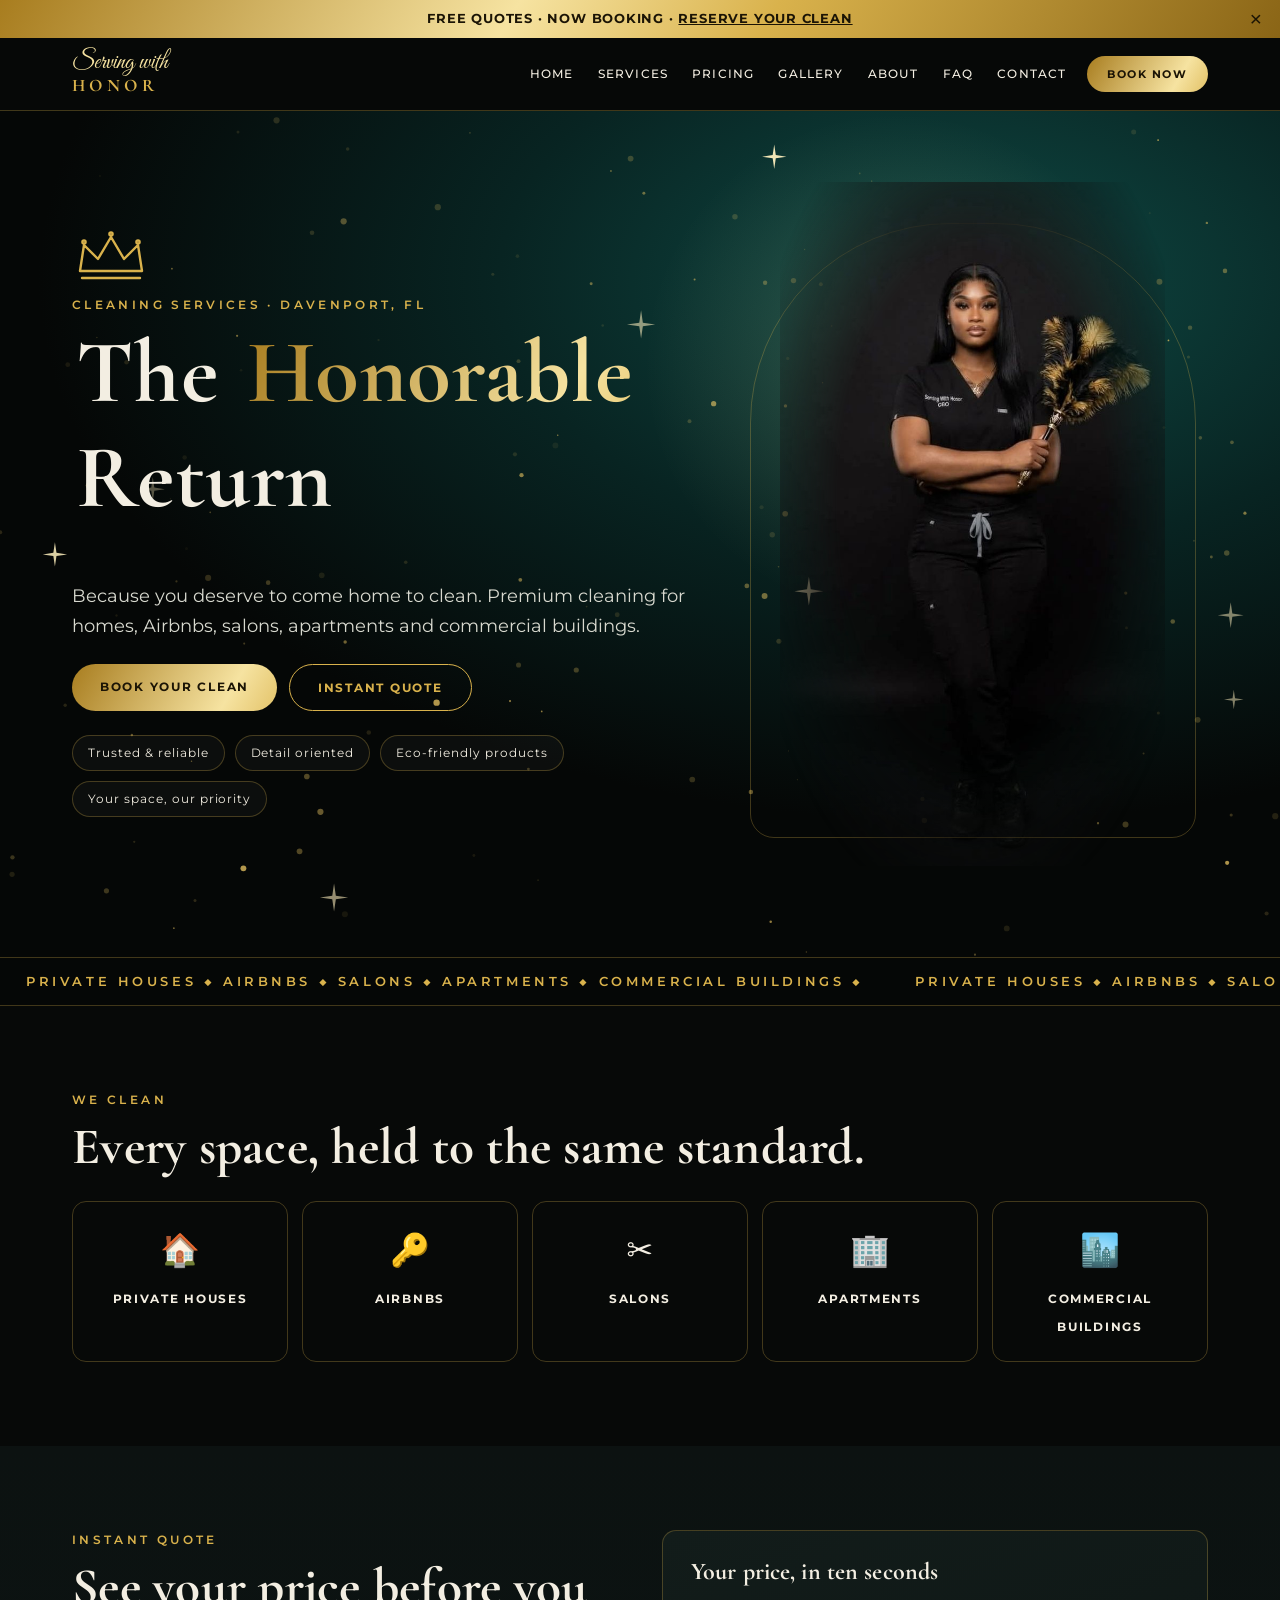
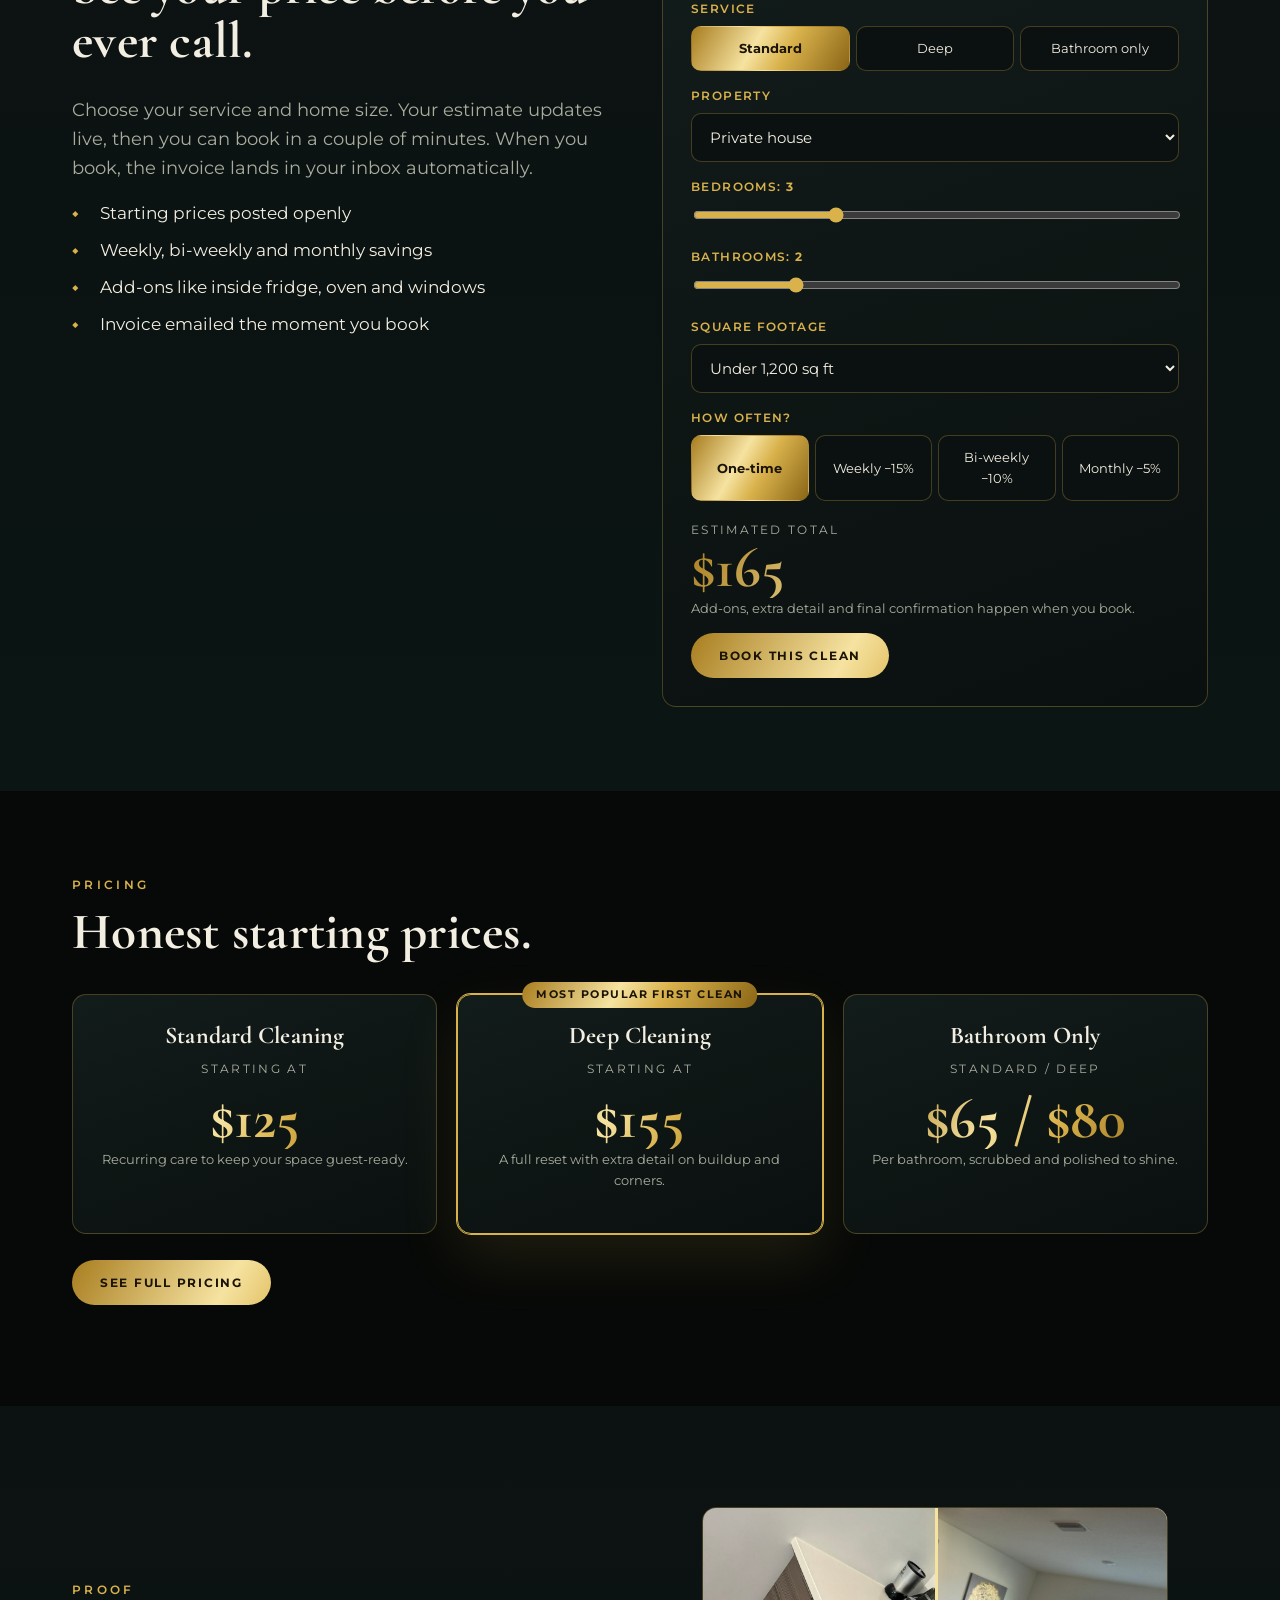
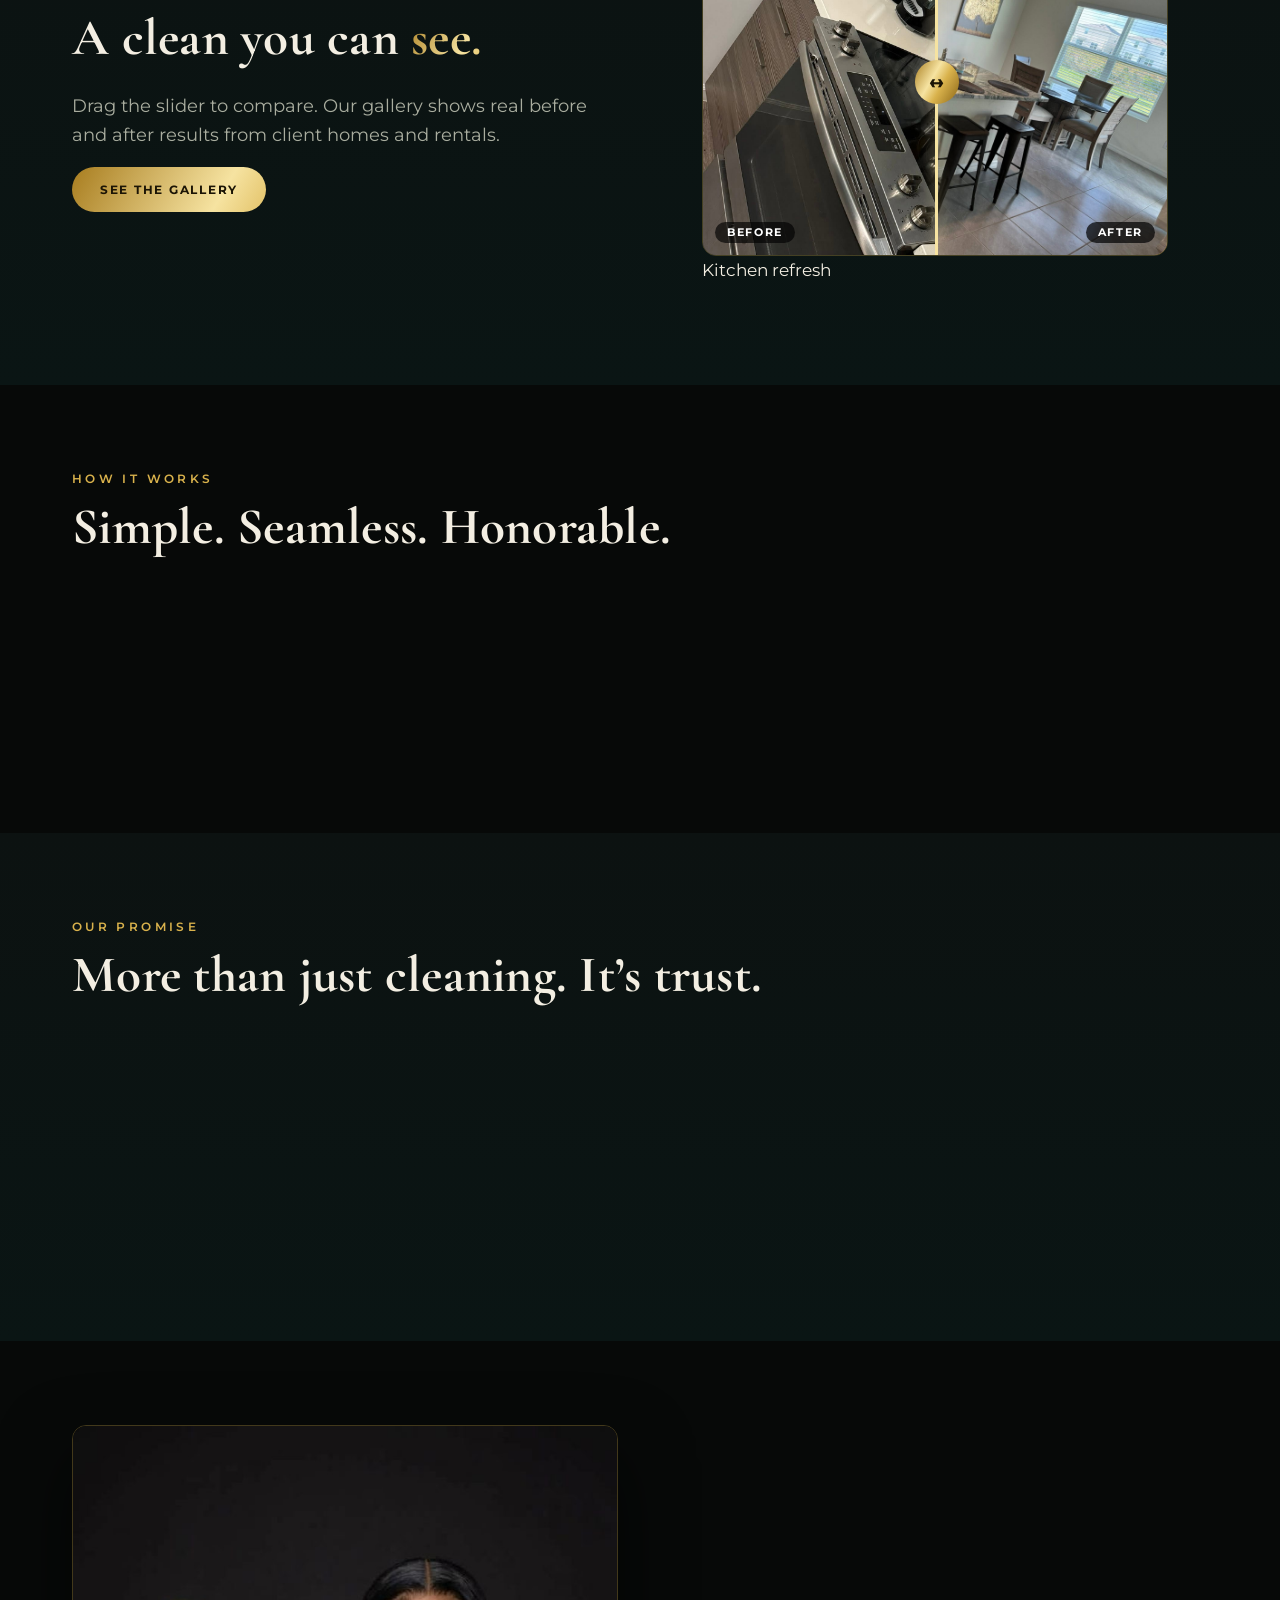
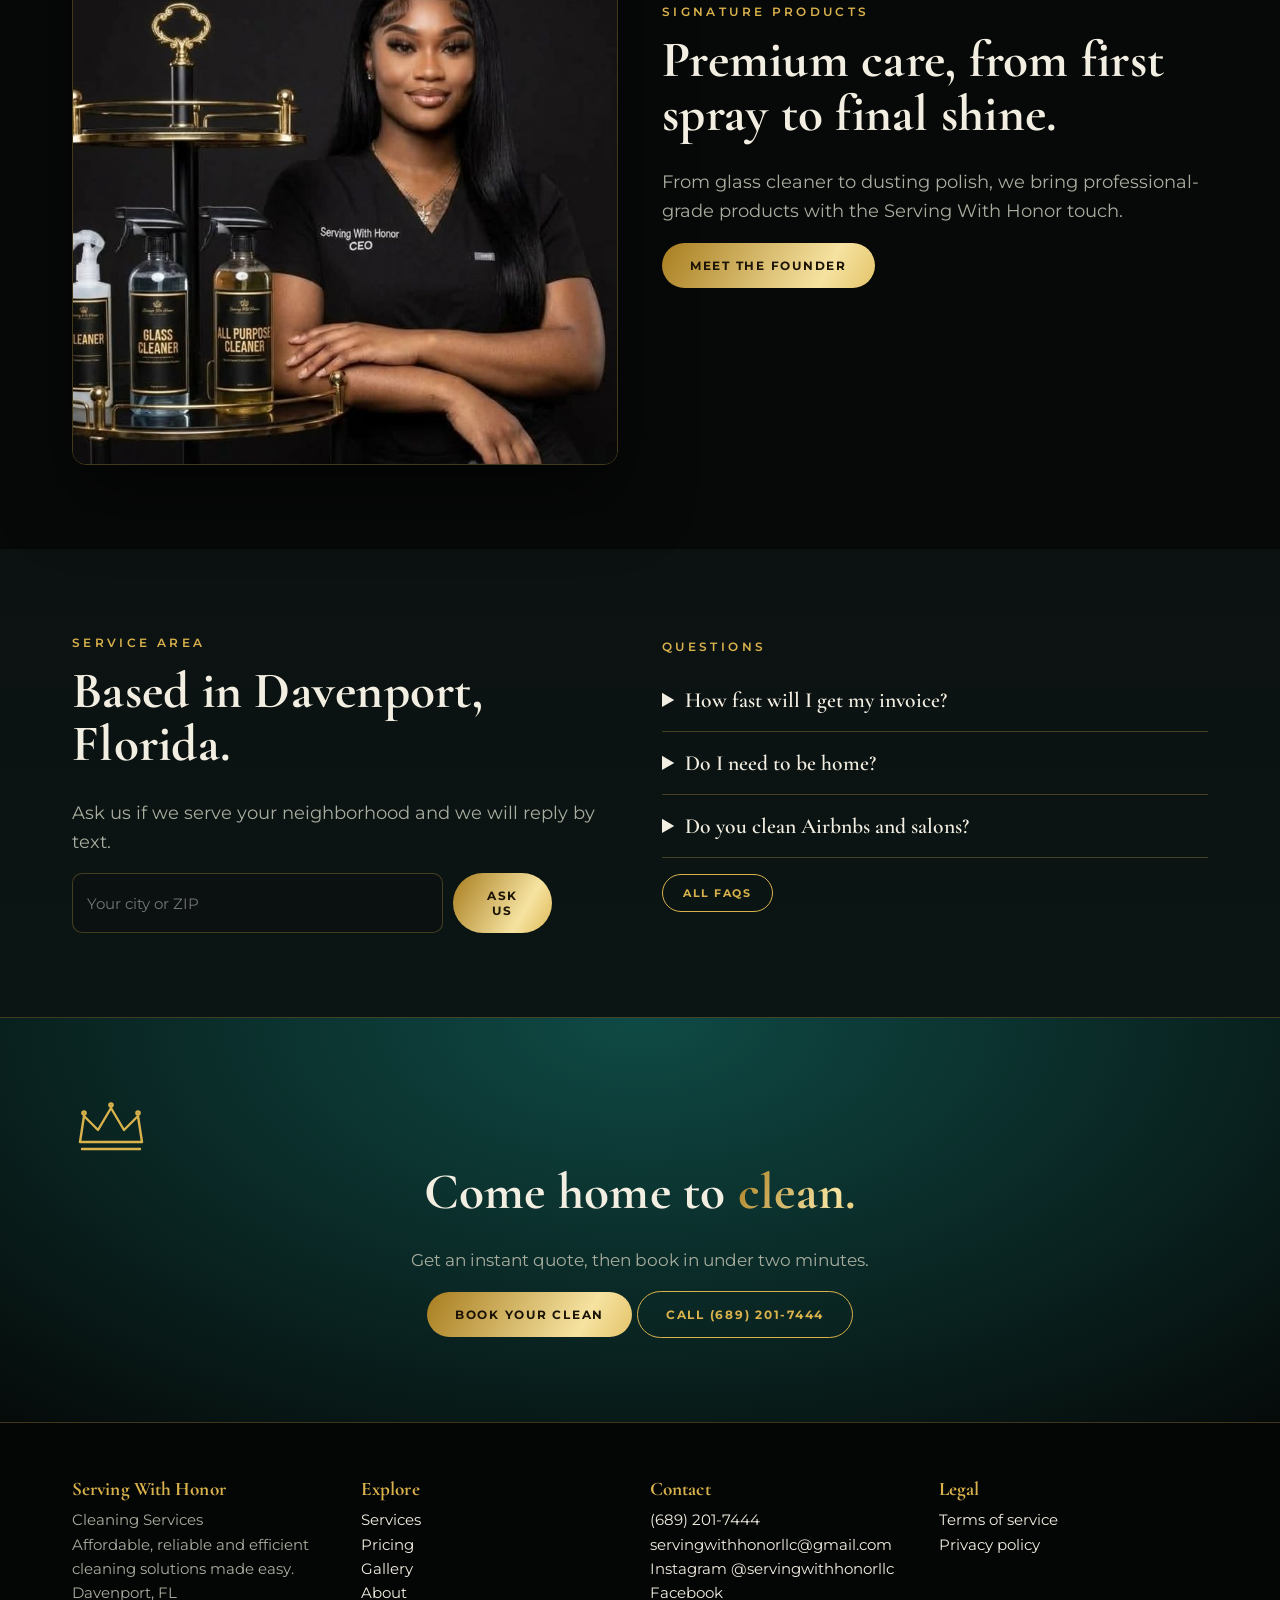
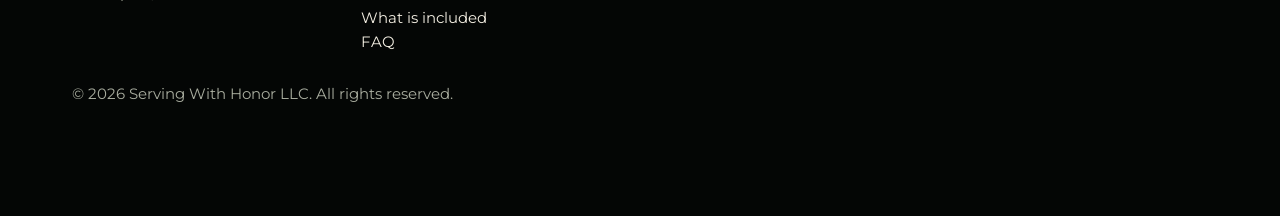
==== index.html @ 2acfa0b1 "developed all website pages and features with necessary edits" ====
<!DOCTYPE html><html lang="en"><head><meta charset="utf-8"><meta name="viewport" content="width=device-width, initial-scale=1, viewport-fit=cover">
<title>Serving With Honor | Luxury Cleaning in Davenport, FL</title><meta name="description" content="Affordable, reliable and efficient cleaning for homes, Airbnbs, salons, apartments and commercial buildings. Instant quotes and online booking."><meta name="theme-color" content="#070908"><meta property="og:image" content="images/flier.jpg"><meta property="og:title" content="Serving With Honor | Luxury Cleaning in Davenport, FL">
<link rel="preconnect" href="https://fonts.googleapis.com"><link rel="preconnect" href="https://fonts.gstatic.com" crossorigin>
<link href="https://fonts.googleapis.com/css2?family=Cormorant+Garamond:wght@600;700&family=Great+Vibes&family=Montserrat:wght@400;500;600;700&display=swap" rel="stylesheet">
<link rel="stylesheet" href="css/style.css">
<script type="application/ld+json">{"@context":"https://schema.org","@type":"HouseCleaningService","name":"Serving With Honor LLC","telephone":"+16892017444","email":"servingwithhonorllc@gmail.com","slogan":"Because you deserve to come home to clean.","address":{"@type":"PostalAddress","addressLocality":"Davenport","addressRegion":"FL","addressCountry":"US"},"sameAs":["https://www.instagram.com/servingwithhonorllc","https://www.facebook.com/serving.withh.honor"]}</script>
</head><body><a class="skip" href="#main">Skip to content</a>
<div class="promo">FREE QUOTES · NOW BOOKING · <a href="book.html#form"><b>RESERVE YOUR CLEAN</b></a><button aria-label="Close banner">×</button></div>
<header class="top"><div class="wrap"><a class="logo" href="index.html"><span class="script">Serving with</span><b>HONOR</b></a>
<button class="burger" aria-label="Menu" aria-expanded="false">Menu</button>
<nav id="nav" aria-label="Main"><a href="index.html">Home</a><a href="services.html">Services</a><a href="pricing.html">Pricing</a><a href="gallery.html">Gallery</a><a href="about.html">About</a><a href="faq.html">FAQ</a><a href="contact.html">Contact</a><a class="btn sm" href="book.html#form" style="margin-left:8px">Book now</a></nav></div></header><main id="main"><section class="hero"><canvas id="fx" aria-hidden="true"></canvas><div class="spot"></div><div class="wrap"><div>
<svg class="crown" viewBox="0 0 78 54" aria-hidden="true"><path d="M8 40 L12 14 L26 28 L39 6 L52 28 L66 14 L70 40 Z"/><path d="M10 47 H68"/><circle cx="39" cy="3" r="1.6"/><circle cx="12" cy="11" r="1.6"/><circle cx="66" cy="11" r="1.6"/></svg><span class="eyebrow in" style="--d:.3s">Cleaning Services · Davenport, FL</span>
<h1 data-split>The <span class="gl">Honorable</span> Return</h1><p class="in lead" style="--d:1.3s;font-size:1.15rem;color:#d8d9cf">Because you deserve to come home to clean. Premium cleaning for homes, Airbnbs, salons, apartments and commercial buildings.</p>
<div class="in" style="--d:1.5s;display:flex;gap:12px;flex-wrap:wrap;margin-top:22px"><a class="btn" href="book.html#form">Book your clean</a><a class="btn ghost" href="index.html#quote">Instant quote</a></div>
<ul class="chips in" style="--d:1.7s"><li>Trusted &amp; reliable</li><li>Detail oriented</li><li>Eco-friendly products</li><li>Your space, our priority</li></ul></div><div class="portrait"><img src="images/owner-duster.jpg" alt="Founder of Serving With Honor holding a gold and black feather duster" width="720" height="1280"></div></div></section><div class="marq" aria-hidden="true"><div><span>Private houses ◆ Airbnbs ◆ Salons ◆ Apartments ◆ Commercial buildings ◆</span><span>Private houses ◆ Airbnbs ◆ Salons ◆ Apartments ◆ Commercial buildings ◆</span><span>Private houses ◆ Airbnbs ◆ Salons ◆ Apartments ◆ Commercial buildings ◆</span><span>Private houses ◆ Airbnbs ◆ Salons ◆ Apartments ◆ Commercial buildings ◆</span><span>Private houses ◆ Airbnbs ◆ Salons ◆ Apartments ◆ Commercial buildings ◆</span><span>Private houses ◆ Airbnbs ◆ Salons ◆ Apartments ◆ Commercial buildings ◆</span></div></div>
<section class="sec"><div class="wrap"><span class="eyebrow">We clean</span><h2>Every space, held to the same standard.</h2><div class="icons">
<div class="rv"><span>🏠</span>
    <b>Private houses</b></div><div class="rv"><span>🔑</span><b>Airbnbs</b></div><div class="rv"><span>✂️</span><b>Salons</b></div><div class="rv"><span>🏢</span><b>Apartments</b></div><div class="rv"><span>🏙️</span><b>Commercial buildings</b></div></div></div></section>
<section class="sec alt" id="quote"><div class="wrap two" style="align-items:start"><div><span class="eyebrow">Instant quote</span><h2>See your price before you ever call.</h2><p class="lead">Choose your service and home size. Your estimate updates live, then you can book in a couple of minutes. When you book, the invoice lands in your inbox automatically.</p>
<ul class="tick"><li>Starting prices posted openly</li><li>Weekly, bi-weekly and monthly savings</li><li>Add-ons like inside fridge, oven and windows</li><li>Invoice emailed the moment you book</li></ul></div><div class="card" id="mc"><h3>Your price, in ten seconds</h3>
<label>Service</label><div class="seg" id="mc-svc"><button data-v="standard" class="on">Standard</button><button data-v="deep">Deep</button><button data-v="bathroom">Bathroom only</button></div>
<label for="mc-prop">Property</label><select id="mc-prop"></select>
<div id="mc-bedwrap"><label for="mc-bed">Bedrooms: <b id="mc-bv">3</b></label><input id="mc-bed" type="range" min="1" max="8" value="3"></div>
<label for="mc-bath">Bathrooms: <b id="mc-bav">2</b></label><input id="mc-bath" type="range" min="1" max="6" value="2">
<div id="mc-sqwrap"><label for="mc-sq">Square footage</label><select id="mc-sq"></select></div>
<div id="mc-freqwrap"><label>How often?</label><div class="seg" id="mc-freq"><button data-v="once" class="on">One-time</button><button data-v="weekly">Weekly −15%</button><button data-v="biweekly">Bi-weekly −10%</button><button data-v="monthly">Monthly −5%</button></div></div>
<p class="from" style="margin:20px 0 0">Estimated total</p><div class="big" id="mc-price">$0</div><p class="note">Add-ons, extra detail and final confirmation happen when you book.</p>
<a class="btn" id="mc-go" href="book.html#form">Book this clean</a></div></div></section>
<section class="sec"><div class="wrap"><span class="eyebrow">Pricing</span><h2>Honest starting prices.</h2><div class="grid" style="margin-top:34px">
<div class="card tier rv"><h3>Standard Cleaning</h3><p class="from">Starting at</p><div class="big">$125</div><p class="note">Recurring care to keep your space guest-ready.</p></div>
<div class="card tier hot rv"><span class="tag">Most popular first clean</span><h3>Deep Cleaning</h3><p class="from">Starting at</p><div class="big">$155</div><p class="note">A full reset with extra detail on buildup and corners.</p></div>
<div class="card tier rv"><h3>Bathroom Only</h3><p class="from">Standard / Deep</p><div class="big">$65 / $80</div><p class="note">Per bathroom, scrubbed and polished to shine.</p></div></div>
<p style="margin-top:26px"><a class="btn" href="pricing.html">See full pricing</a></p></div></section>
<section class="sec alt"><div class="wrap two"><div><span class="eyebrow">Proof</span><h2>A clean you can <span class="gold">see.</span></h2><p class="lead">Drag the slider to compare. Our gallery shows real before and after results from client homes and rentals.</p><a class="btn" href="gallery.html">See the gallery</a></div>
<div><figure class="rv" data-c="residential"><div class="ba" style="--p:50%"><div class="b"><img src="images/hn2.jpg" alt="Kitchen refresh before cleaning" loading="lazy">Before<span class="lbl">Before</span></div><div class="a"><img src="images/hn1.jpg" alt="Kitchen refresh after cleaning" loading="lazy">After<span class="lbl">After</span></div><div class="bar"></div><input type="range" min="0" max="100" value="50" aria-label="Drag to compare Kitchen refresh before and after"></div><figcaption>Kitchen refresh</figcaption></figure></div></div></section>
<section class="sec"><div class="wrap"><span class="eyebrow">How it works</span><h2>Simple. Seamless. Honorable.</h2><div class="steps">
<div class="rv"><h3>Get your price</h3><p>Use the instant calculator for a live estimate.</p></div><div class="rv"><h3>Book online</h3><p>Pick a date, add details and confirm.</p></div><div class="rv"><h3>Get your invoice</h3><p>It arrives in your inbox right away.</p></div><div class="rv"><h3>Come home to clean</h3><p>We arrive on time and leave it shining.</p></div></div></div></section>
<section class="sec alt"><div class="wrap"><span class="eyebrow">Our promise</span><h2>More than just cleaning. It’s trust.</h2><div class="grid" style="margin-top:30px">
<div class="card rv"><h3>Trusted &amp; reliable</h3><p>We show up when we say we will and treat your space with respect.</p></div>
<div class="card rv"><h3>Detail oriented</h3><p>Corners, edges and finishing touches get the same care as the big surfaces.</p></div>
<div class="card rv"><h3>Eco-friendly products</h3><p>Thoughtfully chosen products that are effective and kinder to your home.</p></div>
<div class="card rv"><h3>Your space, our priority</h3><p>Your home or business is cleaned the way you want it, every time.</p></div></div></div></section>
<section class="sec"><div class="wrap two"><div><img class="photo rv" src="images/owner-products.jpg" alt="Founder beside a gold and black shelf of Serving With Honor branded cleaning products" loading="lazy" width="720" height="1280" style="max-height:640px;object-fit:cover;object-position:top"></div>
<div><span class="eyebrow">Signature products</span><h2>Premium care, from first spray to final shine.</h2><p class="lead">From glass cleaner to dusting polish, we bring professional-grade products with the Serving With Honor touch.</p><a class="btn" href="about.html">Meet the founder</a></div></div></section>
<section class="sec alt"><div class="wrap two"><div><span class="eyebrow">Service area</span><h2>Based in Davenport, Florida.</h2><p class="lead">Ask us if we serve your neighborhood and we will reply by text.</p>
<form id="area" style="display:flex;gap:10px;max-width:480px"><input id="area-c" placeholder="Your city or ZIP" required aria-label="Your city or ZIP"><button class="btn" type="submit">Ask us</button></form><!-- EDIT: list the cities you serve --></div>
<div><span class="eyebrow">Questions</span><details><summary>How fast will I get my invoice?</summary><p>Right after you book, an invoice is emailed to you and our team receives your cleaning request.</p></details>
<details><summary>Do I need to be home?</summary><p>No. Tell us how to get in on the booking form and we will confirm the plan.</p></details>
<details><summary>Do you clean Airbnbs and salons?</summary><p>Yes. We clean private houses, Airbnbs, salons, apartments and commercial buildings.</p></details><p style="margin-top:16px"><a class="btn ghost sm" href="faq.html">All FAQs</a></p></div></div></section></main>
<section class="band"><div class="wrap"><svg class="crown" viewBox="0 0 78 54" aria-hidden="true"><path d="M8 40 L12 14 L26 28 L39 6 L52 28 L66 14 L70 40 Z"/><path d="M10 47 H68"/><circle cx="39" cy="3" r="1.6"/><circle cx="12" cy="11" r="1.6"/><circle cx="66" cy="11" r="1.6"/></svg><h2>Come home to <span class="gold">clean.</span></h2><p>Get an instant quote, then book in under two minutes.</p><a class="btn" href="book.html#form">Book your clean</a> <a class="btn ghost" href="tel:+16892017444">Call (689) 201-7444</a></div></section>
<footer><div class="wrap grid"><div><h3>Serving With Honor</h3><p>Cleaning Services<br>Affordable, reliable and efficient cleaning solutions made easy.<br>Davenport, FL</p></div>
<div><h3>Explore</h3><a href="services.html">Services</a><br><a href="pricing.html">Pricing</a><br><a href="gallery.html">Gallery</a><br><a href="about.html">About</a><br><a href="checklist.html">What is included</a><br><a href="faq.html">FAQ</a></div>
<div><h3>Contact</h3><a href="tel:+16892017444">(689) 201-7444</a><br><a href="mailto:servingwithhonorllc@gmail.com">servingwithhonorllc@gmail.com</a><br><a href="https://www.instagram.com/servingwithhonorllc" rel="noopener">Instagram @servingwithhonorllc</a><br><a href="https://www.facebook.com/serving.withh.honor" rel="noopener">Facebook</a></div>
<div><h3>Legal</h3><a href="terms.html">Terms of service</a><br><a href="privacy.html">Privacy policy</a></div></div>
<div class="wrap" style="margin-top:28px">© <span data-year></span> Serving With Honor LLC. All rights reserved.</div></footer>
<div class="sticky"><a class="btn" href="tel:+16892017444">Call</a><a class="btn ghost" href="book.html#form">Book now</a></div>
<div class="modal" id="pop" role="dialog" aria-modal="true" aria-label="Free quote"><div class="card"><button class="x" aria-label="Close">×</button><h3>Leaving so soon?</h3><p>See your price in ten seconds. No account, no obligation.</p><a class="btn" href="index.html#quote">Get my price</a> <button class="btn ghost sm" data-close>No thanks</button></div></div>
<script src="js/script.js"></script></body></html>
---- css/style.css ----
/* Serving With Honor — black & gold premium theme */
:root{--bg:#070908;--bg2:#0c1211;--surf:#101816;--ink:#f3eee2;--mut:#a9ad9f;--gold:#d9b24c;--gold2:#f6e3a1;--gold3:#a87d1f;--line:rgba(217,178,76,.28);--r:14px;--g:linear-gradient(120deg,#a87d1f,#f6e3a1 40%,#d9b24c 60%,#8a6516);color-scheme:dark}
*{box-sizing:border-box}html{scroll-behavior:smooth}
body{margin:0;background:var(--bg);color:var(--ink);font:400 17px/1.65 "Montserrat",system-ui,sans-serif;padding-bottom:env(safe-area-inset-bottom,0)}
h1,h2,h3{font-family:"Cormorant Garamond","Playfair Display",Georgia,serif;line-height:1.05;margin:0 0 .5em;font-weight:700;letter-spacing:.005em}
h1{font-size:clamp(2.8rem,7vw,5.6rem)}h2{font-size:clamp(2rem,4.2vw,3.2rem)}h3{font-size:1.5rem}
.script{font-family:"Great Vibes",cursive;font-weight:400;color:var(--gold2);font-size:1.5em;line-height:1}
p{margin:0 0 1em;max-width:64ch}a{color:inherit}img{max-width:100%}
.wrap{max-width:1180px;margin:0 auto;padding:0 22px}.sec{padding:84px 0}.sec.alt{background:linear-gradient(180deg,var(--bg2),#0a1514)}
.lead{font-size:1.1rem;color:var(--mut)}.eyebrow{letter-spacing:.28em;text-transform:uppercase;font-size:.75rem;color:var(--gold);font-weight:600;margin-bottom:12px;display:block}
.gold{background:var(--g);-webkit-background-clip:text;background-clip:text;color:transparent;background-size:220% 100%;animation:shim 6s linear infinite}
@keyframes shim{to{background-position:-220% 0}}
.skip{position:absolute;left:-999px}.skip:focus{left:10px;top:10px;background:#fff;color:#000;padding:8px;z-index:99}
:focus-visible{outline:3px solid var(--gold);outline-offset:3px}
.promo{background:var(--g);color:#1b1405;font-size:.82rem;font-weight:700;text-align:center;padding:8px 44px;letter-spacing:.06em;position:relative}
.promo button{position:absolute;right:12px;top:50%;transform:translateY(-50%);background:none;border:0;font-size:1.3rem;cursor:pointer;color:inherit}
header.top{position:sticky;top:0;z-index:40;background:rgba(7,9,8,.82);backdrop-filter:blur(14px);border-bottom:1px solid var(--line)}
header .wrap{display:flex;align-items:center;gap:14px;height:72px}
.logo{margin-right:auto;text-decoration:none;display:flex;flex-direction:column;line-height:1}.logo .script{font-size:1.5rem}.logo b{font:700 1.1rem "Cormorant Garamond",serif;letter-spacing:.25em;color:var(--gold)}
nav{display:flex;gap:2px;align-items:center}nav>a,.dd>button{color:var(--ink);text-decoration:none;padding:9px 11px;border-radius:8px;font:500 .74rem "Montserrat",sans-serif;letter-spacing:.1em;text-transform:uppercase;background:none;border:0;cursor:pointer}
nav>a:hover,nav>a.on,.dd>button:hover{color:var(--gold)}
.dd{position:relative}.dd .menu{display:none;position:absolute;top:100%;left:0;min-width:230px;background:var(--surf);border:1px solid var(--line);border-radius:var(--r);padding:8px;box-shadow:0 20px 50px rgba(0,0,0,.6)}.dd.open .menu,.dd:hover .menu{display:block}
.menu a{display:block;text-decoration:none;padding:10px 12px;border-radius:8px;font-size:.9rem}.menu a:hover{background:rgba(217,178,76,.12);color:var(--gold)}
.burger{display:none;background:none;border:1px solid var(--gold);color:var(--gold);border-radius:8px;padding:7px 12px;font:inherit;font-size:.8rem}
@media(max-width:1060px){.burger{display:block}nav{display:none;position:absolute;top:100%;left:0;right:0;background:#070908;flex-direction:column;align-items:stretch;padding:12px 22px 22px;border-bottom:1px solid var(--line)}nav.open{display:flex}.dd .menu{display:block;position:static;border:0;box-shadow:none;background:none;padding:0 0 0 12px}header .btn.hide-m{display:none}}
.btn{display:inline-block;background:var(--g);background-size:200% 100%;color:#1b1405;font:700 .78rem "Montserrat",sans-serif;letter-spacing:.14em;text-transform:uppercase;padding:15px 28px;border-radius:99px;text-decoration:none;border:0;cursor:pointer;transition:transform .15s,box-shadow .25s,background-position .5s;will-change:transform}
.btn:hover{box-shadow:0 0 0 1px var(--gold2),0 12px 34px rgba(217,178,76,.35);background-position:100% 0}.btn.ghost{background:transparent;color:var(--gold);border:1px solid var(--gold)}.btn.sm{padding:11px 20px;font-size:.7rem}
/* hero */
.hero{position:relative;overflow:hidden;min-height:min(94vh,860px);display:flex;align-items:center;background:radial-gradient(90% 80% at 75% 20%,#0f4a45 0%,#082422 40%,#050706 80%);isolation:isolate}
.hero.short{min-height:400px}.hero canvas{position:absolute;inset:0;width:100%;height:100%;z-index:-1}
.spot{position:absolute;inset:0;z-index:-1;background:radial-gradient(420px circle at var(--mx,70%) var(--my,30%),rgba(246,227,161,.16),transparent 60%);pointer-events:none}
.hero:after{content:"";position:absolute;top:-10%;bottom:-10%;width:22%;left:-40%;z-index:0;pointer-events:none;background:linear-gradient(100deg,transparent,rgba(246,227,161,.16),transparent);transform:skewX(-18deg);animation:sweep 9s ease-in-out 2s infinite}
@keyframes sweep{0%{left:-40%}35%,100%{left:130%}}
.hero .wrap{display:grid;grid-template-columns:1.15fr .85fr;gap:30px;align-items:center;padding-top:50px;padding-bottom:70px;width:100%}.hero.short .wrap{grid-template-columns:1fr;padding-bottom:50px}
@media(max-width:940px){.hero .wrap{grid-template-columns:1fr}.hero .portrait{max-width:320px;margin:0 auto;order:-1}}
.crown{width:78px;height:54px;display:block;margin-bottom:10px;fill:none;stroke:var(--gold);stroke-width:2.4;stroke-linecap:round;stroke-linejoin:round;stroke-dasharray:320;stroke-dashoffset:320;animation:draw 2s ease .2s forwards,glow 3.5s ease-in-out 2.2s infinite}
@keyframes draw{to{stroke-dashoffset:0}}@keyframes glow{50%{filter:drop-shadow(0 0 10px var(--gold))}}
.w{display:inline-block;overflow:hidden;vertical-align:bottom;padding:0 .04em .12em}.w>span{display:inline-block;transform:translateY(115%) rotate(4deg);animation:rise 1s cubic-bezier(.2,.8,.2,1) forwards;animation-delay:calc(var(--i)*90ms + 300ms)}
@keyframes rise{to{transform:none}}
.in{opacity:0;animation:fade .9s ease forwards;animation-delay:var(--d,1s)}@keyframes fade{to{opacity:1}}
.portrait{position:relative;justify-self:center;max-width:440px;opacity:0;animation:fade 1.4s ease 1s forwards}
.portrait img{display:block;width:100%;height:auto;-webkit-mask:linear-gradient(180deg,#000 72%,transparent);mask:linear-gradient(180deg,#000 72%,transparent)}
.portrait:before{content:"";position:absolute;inset:6% -8% 4%;border:1px solid var(--line);border-radius:200px 200px 24px 24px;animation:frame 6s ease-in-out infinite}
@keyframes frame{50%{inset:4% -10% 2%;border-color:rgba(246,227,161,.6)}}
.chips{display:flex;gap:10px;flex-wrap:wrap;margin:24px 0 0;padding:0;list-style:none}.chips li{border:1px solid var(--line);padding:7px 15px;border-radius:99px;font-size:.76rem;letter-spacing:.08em;background:rgba(255,255,255,.03)}
.stars{color:var(--gold);letter-spacing:3px}
.marq{border-block:1px solid var(--line);background:#050706;overflow:hidden;white-space:nowrap}.marq div{display:inline-block;padding:16px 0;animation:mq 34s linear infinite;font:600 .8rem "Montserrat";letter-spacing:.28em;text-transform:uppercase;color:var(--gold)}.marq span{margin:0 26px}
@keyframes mq{to{transform:translateX(-50%)}}
/* cards */
.card{background:linear-gradient(160deg,#121c1a,#0a100f);border:1px solid var(--line);border-radius:var(--r);padding:28px;position:relative}
.grid{display:grid;gap:20px;grid-template-columns:repeat(auto-fit,minmax(250px,1fr))}.two{display:grid;gap:44px;grid-template-columns:1fr 1fr;align-items:center}@media(max-width:880px){.two{grid-template-columns:1fr}}
.icons{display:grid;gap:14px;grid-template-columns:repeat(auto-fit,minmax(150px,1fr))}.icons div{text-align:center;padding:22px 10px;border:1px solid var(--line);border-radius:var(--r);transition:.3s}.icons div:hover{transform:translateY(-6px);border-color:var(--gold);box-shadow:0 14px 34px rgba(217,178,76,.15)}.icons span{display:block;font-size:2rem;margin-bottom:6px}.icons b{font-size:.76rem;letter-spacing:.14em;text-transform:uppercase}
.tier{text-align:center}.tier.hot{border-color:var(--gold);box-shadow:0 0 0 1px var(--gold),0 24px 60px rgba(217,178,76,.12)}.tier .tag{position:absolute;top:-13px;left:50%;translate:-50% 0;background:var(--g);color:#1b1405;font-size:.66rem;font-weight:700;letter-spacing:.14em;padding:4px 14px;border-radius:99px;text-transform:uppercase;white-space:nowrap}
.from{font-size:.72rem;letter-spacing:.2em;text-transform:uppercase;color:var(--mut)}.big{font:700 3.6rem "Cormorant Garamond",serif;line-height:1;background:var(--g);-webkit-background-clip:text;background-clip:text;color:transparent}
ul.tick{list-style:none;padding:0;margin:0 0 1.2em;text-align:left}ul.tick li{padding-left:28px;position:relative;margin:9px 0}ul.tick li:before{content:"◆";position:absolute;left:0;color:var(--gold);font-size:.7rem;top:.4em}
.steps{display:grid;gap:22px;grid-template-columns:repeat(auto-fit,minmax(220px,1fr));counter-reset:s}.steps>div{counter-increment:s;position:relative;padding-top:58px}.steps>div:before{content:counter(s,decimal-leading-zero);position:absolute;top:0;left:0;font:700 2.8rem "Cormorant Garamond",serif;color:transparent;-webkit-text-stroke:1px var(--gold)}
.rv{opacity:0;transform:translateY(26px);transition:opacity .8s,transform .8s}.rv.show{opacity:1;transform:none}
/* forms */
label{display:block;font-weight:600;font-size:.72rem;letter-spacing:.12em;text-transform:uppercase;color:var(--gold);margin:16px 0 7px}
input,select,textarea{width:100%;padding:13px 14px;border:1px solid var(--line);border-radius:10px;background:#0a1110;color:var(--ink);font:inherit;font-size:.95rem}input[type=range]{padding:0;accent-color:var(--gold)}input[type=checkbox],input[type=radio]{width:auto;accent-color:var(--gold)}
.seg{display:flex;gap:6px;flex-wrap:wrap}.seg button{flex:1;min-width:90px;padding:11px 8px;border:1px solid var(--line);background:#0a1110;color:var(--ink);border-radius:10px;cursor:pointer;font:inherit;font-size:.8rem}.seg button.on{background:var(--g);color:#1b1405;border-color:transparent;font-weight:700}
.addon{display:flex;gap:10px;align-items:center;padding:11px 14px;border:1px solid var(--line);border-radius:10px;margin:8px 0;cursor:pointer;font-size:.92rem}.addon span{margin-left:auto;color:var(--gold)}
.note{font-size:.82rem;color:var(--mut)}.tot{border-top:1px solid var(--line);margin-top:16px;padding-top:12px}.tot div{display:flex;justify-content:space-between;padding:4px 0;font-size:.92rem}.tot .grand{font:700 2.2rem "Cormorant Garamond",serif;color:var(--gold2)}
.wiz{display:flex;gap:6px;margin-bottom:20px}.wiz i{flex:1;height:4px;border-radius:4px;background:var(--line)}.wiz i.on{background:var(--g)}
.stepbox{display:none}.stepbox.on{display:block;animation:fade .5s forwards}.nav2{display:flex;gap:10px;margin-top:22px;flex-wrap:wrap}
.sticky-sum{position:sticky;top:96px}
.inv{background:#fff;color:#111;border-radius:12px;padding:6px;overflow:auto}
.ok{border-color:var(--gold);text-align:center}
/* before/after */
.ba{position:relative;aspect-ratio:4/3;border-radius:var(--r);overflow:hidden;user-select:none;border:1px solid var(--line);touch-action:pan-y}
.ba .b,.ba .a{position:absolute;inset:0;display:grid;place-items:center;font:700 .8rem "Montserrat";letter-spacing:.2em;text-transform:uppercase;color:#fff}
.ba .b{background:linear-gradient(135deg,#4d4a44,#2b2926)}.ba .a{background:linear-gradient(135deg,#f6e3a1,#fff 50%,#d9b24c);color:#1b1405;clip-path:inset(0 0 0 var(--p,50%))}
.ba img{position:absolute;inset:0;width:100%;height:100%;object-fit:cover;pointer-events:none}.ba .lbl{position:absolute;bottom:12px;z-index:2;background:rgba(0,0,0,.65);padding:4px 12px;border-radius:99px;font-size:.66rem;letter-spacing:.16em;text-transform:uppercase;color:#fff}.ba .b .lbl{left:12px}.ba .a .lbl{right:12px;background:rgba(0,0,0,.7)}
.ba input{position:absolute;inset:0;opacity:0;cursor:ew-resize;height:100%;z-index:4}.ba .bar{position:absolute;top:0;bottom:0;left:var(--p,50%);width:3px;background:var(--gold2);box-shadow:0 0 14px rgba(246,227,161,.8);z-index:3;pointer-events:none}.ba .bar:after{content:"↔";position:absolute;top:50%;left:50%;translate:-50% -50%;background:var(--g);color:#1b1405;width:44px;height:44px;border-radius:50%;display:grid;place-items:center;font-weight:800}
.gal{display:grid;gap:22px;grid-template-columns:repeat(auto-fill,minmax(320px,1fr))}.gal figure{margin:0}.gal figcaption{padding:10px 2px;font-size:.88rem;color:var(--mut)}.gal .hide{display:none}
.filters{display:flex;gap:8px;flex-wrap:wrap;margin-bottom:26px}.filters button{padding:10px 18px;border:1px solid var(--line);background:transparent;color:var(--ink);border-radius:99px;cursor:pointer;font:600 .72rem "Montserrat";letter-spacing:.12em;text-transform:uppercase}.filters button.on{background:var(--g);color:#1b1405;border-color:transparent}
details{border-bottom:1px solid var(--line);padding:18px 0}summary{cursor:pointer;font:600 1.35rem "Cormorant Garamond",serif}details p{margin:10px 0 0;color:var(--mut)}
.band{background:radial-gradient(80% 140% at 50% 0,#0f4a45,#050706);text-align:center;padding:84px 0;border-top:1px solid var(--line)}.band p{margin-inline:auto;color:var(--mut)}
footer{background:#040605;border-top:1px solid var(--line);padding:56px 0 110px;font-size:.92rem;color:var(--mut)}footer a{color:var(--ink);text-decoration:none}footer a:hover{color:var(--gold)}footer h3{color:var(--gold);font-size:1.2rem}footer .grid{grid-template-columns:repeat(auto-fit,minmax(200px,1fr))}
.photo{border-radius:var(--r);border:1px solid var(--line);box-shadow:0 30px 70px rgba(0,0,0,.6);width:100%;height:auto;display:block}
.sticky{position:fixed;left:0;right:0;bottom:0;z-index:45;display:none;gap:8px;padding:10px 14px calc(10px + env(safe-area-inset-bottom,0));background:#070908;border-top:1px solid var(--line)}.sticky .btn{flex:1;text-align:center}@media(max-width:1060px){.sticky{display:flex}}
.modal{position:fixed;inset:0;z-index:60;background:rgba(0,0,0,.8);display:none;place-items:center;padding:20px}.modal.open{display:grid}.modal .card{max-width:460px;animation:pop .35s cubic-bezier(.2,.9,.3,1.3)}.modal .x{position:absolute;right:14px;top:8px;background:none;border:0;font-size:1.7rem;cursor:pointer;color:var(--gold)}@keyframes pop{from{transform:scale(.85);opacity:0}}
.hp{position:absolute;left:-9999px}
.legal h3{margin-top:1.6em}
@media(prefers-reduced-motion:reduce){*{animation:none!important;transition:none!important}.w>span{transform:none}.in,.rv,.portrait{opacity:1;transform:none}.crown{stroke-dashoffset:0}}
@media print{header,.promo,.sticky,.band,footer,.hero,.noprint{display:none!important}body{background:#fff;color:#000}}
.gl .w>span,.gl-w{background:var(--g);background-size:220% 100%;-webkit-background-clip:text;background-clip:text;color:transparent}
.gl .w>span{animation:rise 1s cubic-bezier(.2,.8,.2,1) forwards,shim 6s linear infinite;animation-delay:calc(var(--i)*90ms + 300ms),0s}
.portrait img{max-height:76vh;width:auto;margin:0 auto;-webkit-mask:radial-gradient(ellipse 60% 62% at 50% 46%,#000 58%,transparent 100%);mask:radial-gradient(ellipse 60% 62% at 50% 46%,#000 58%,transparent 100%)}
@media(max-width:940px){.portrait img{max-height:52vh}}
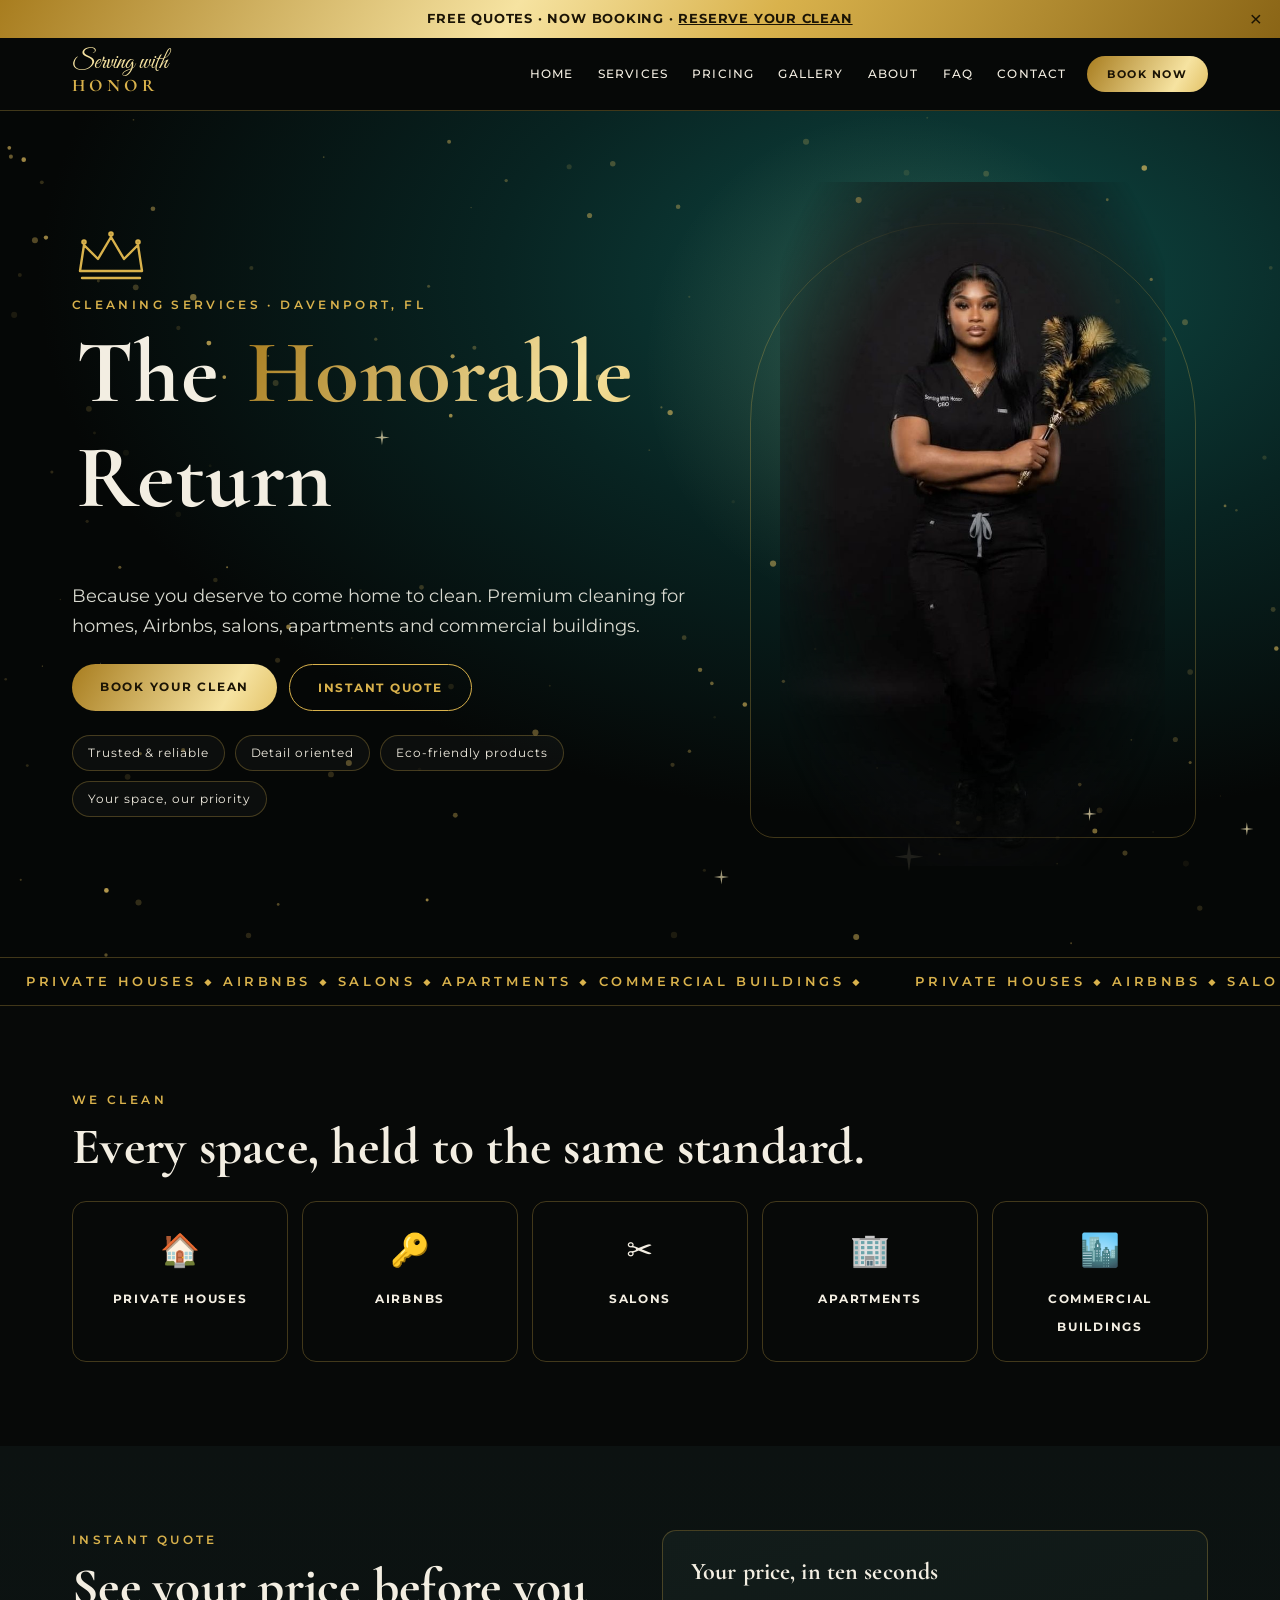
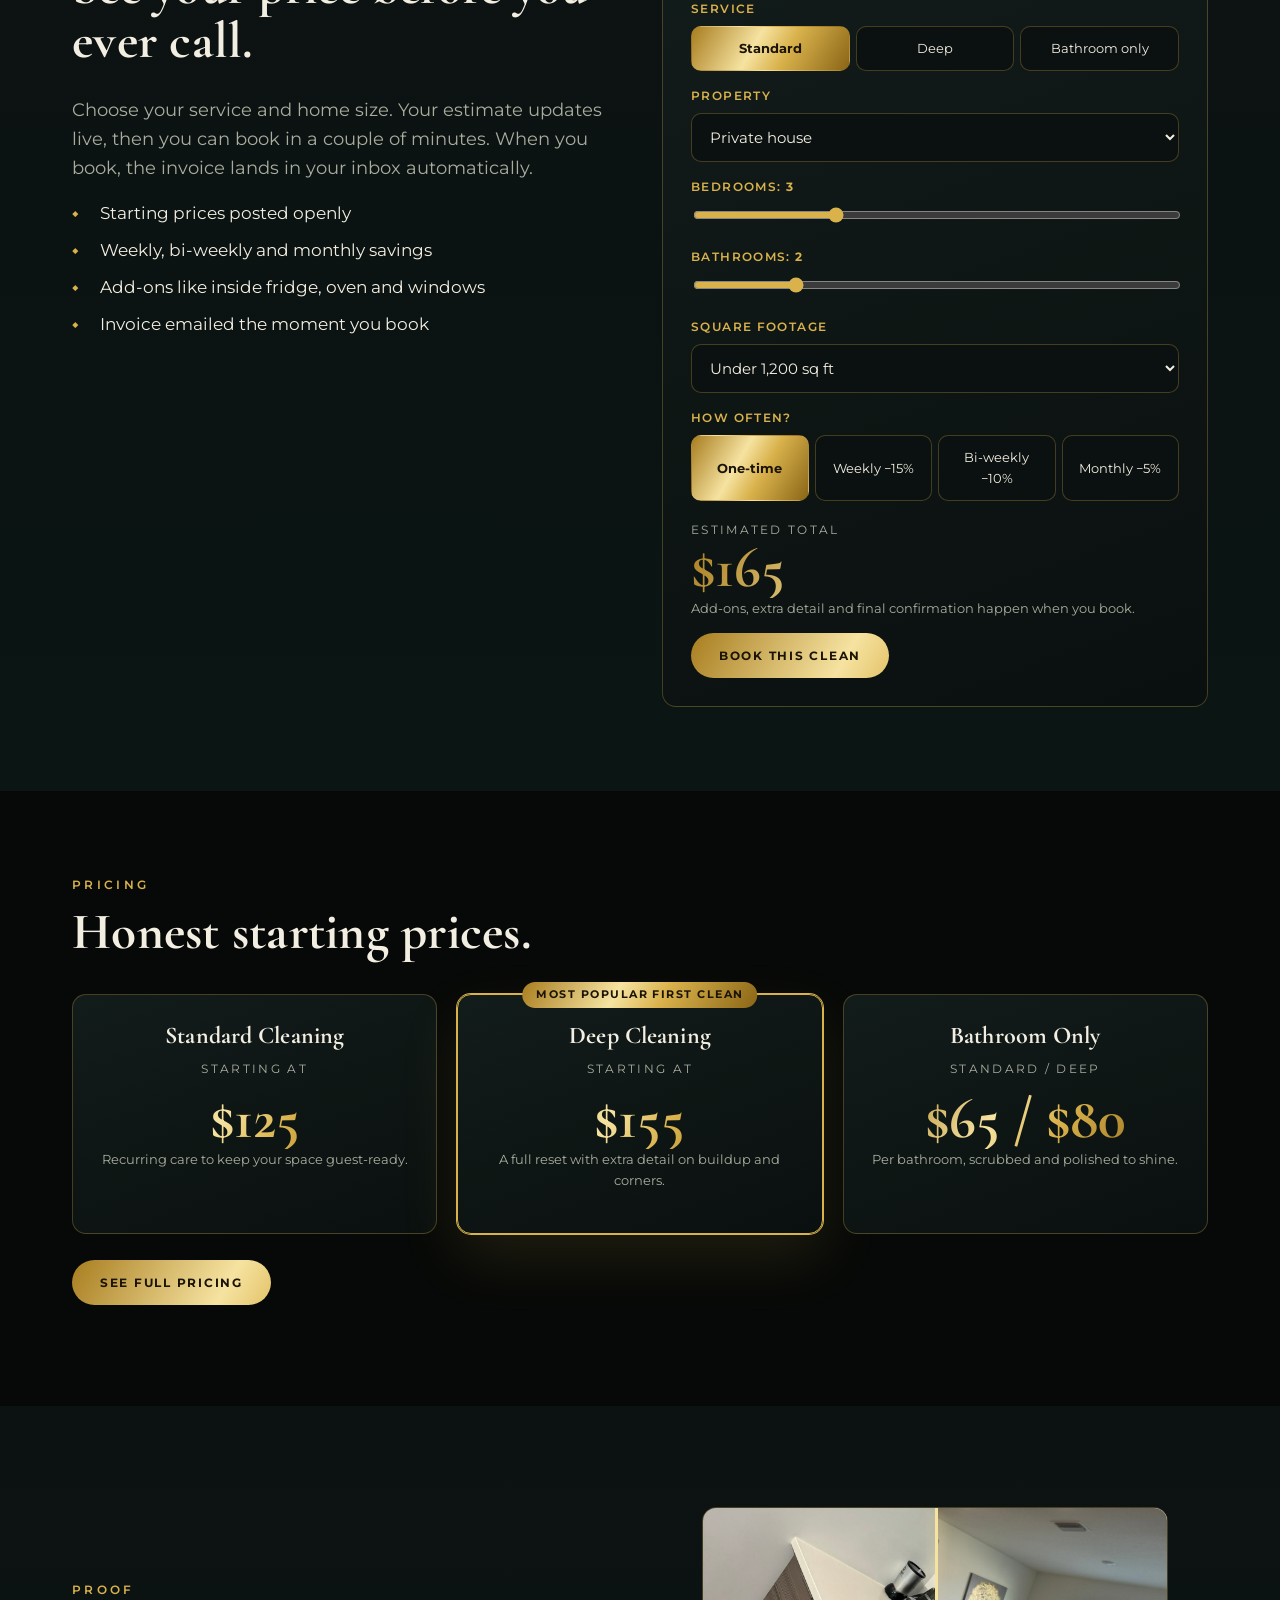
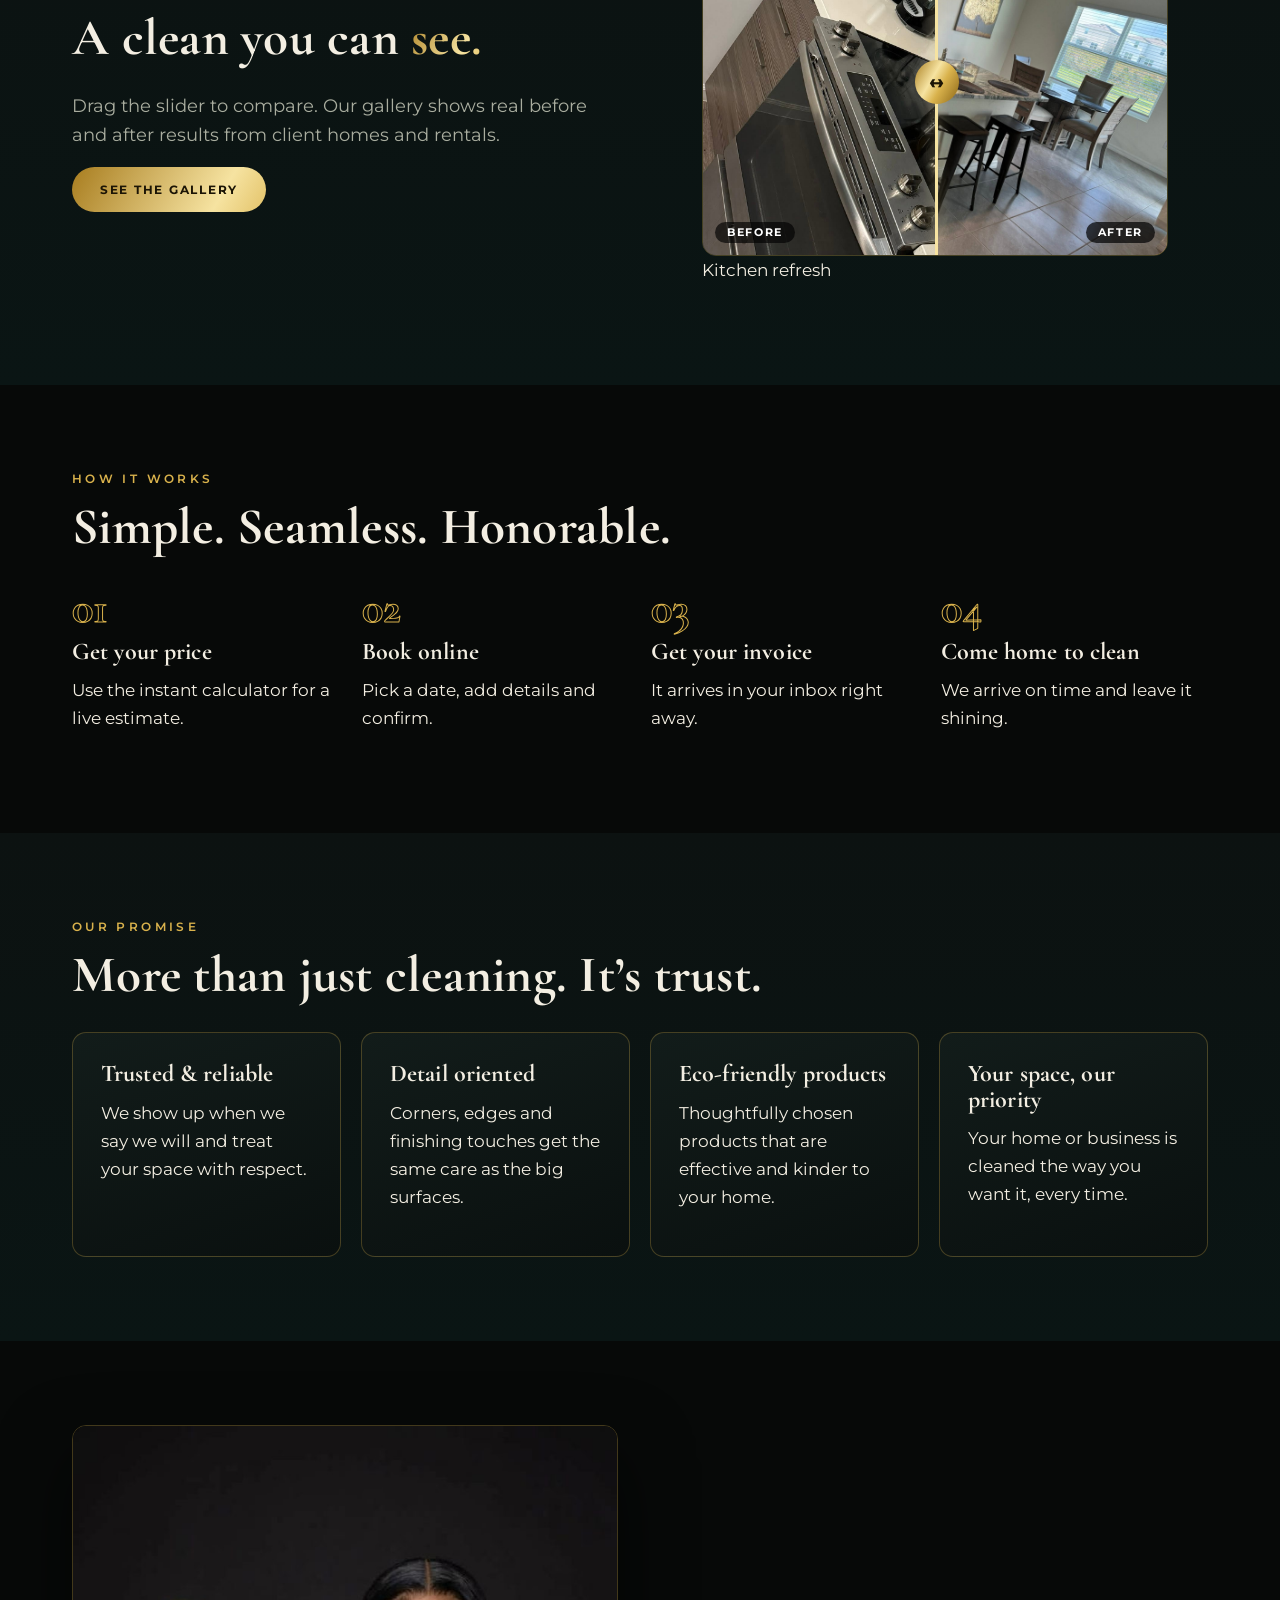
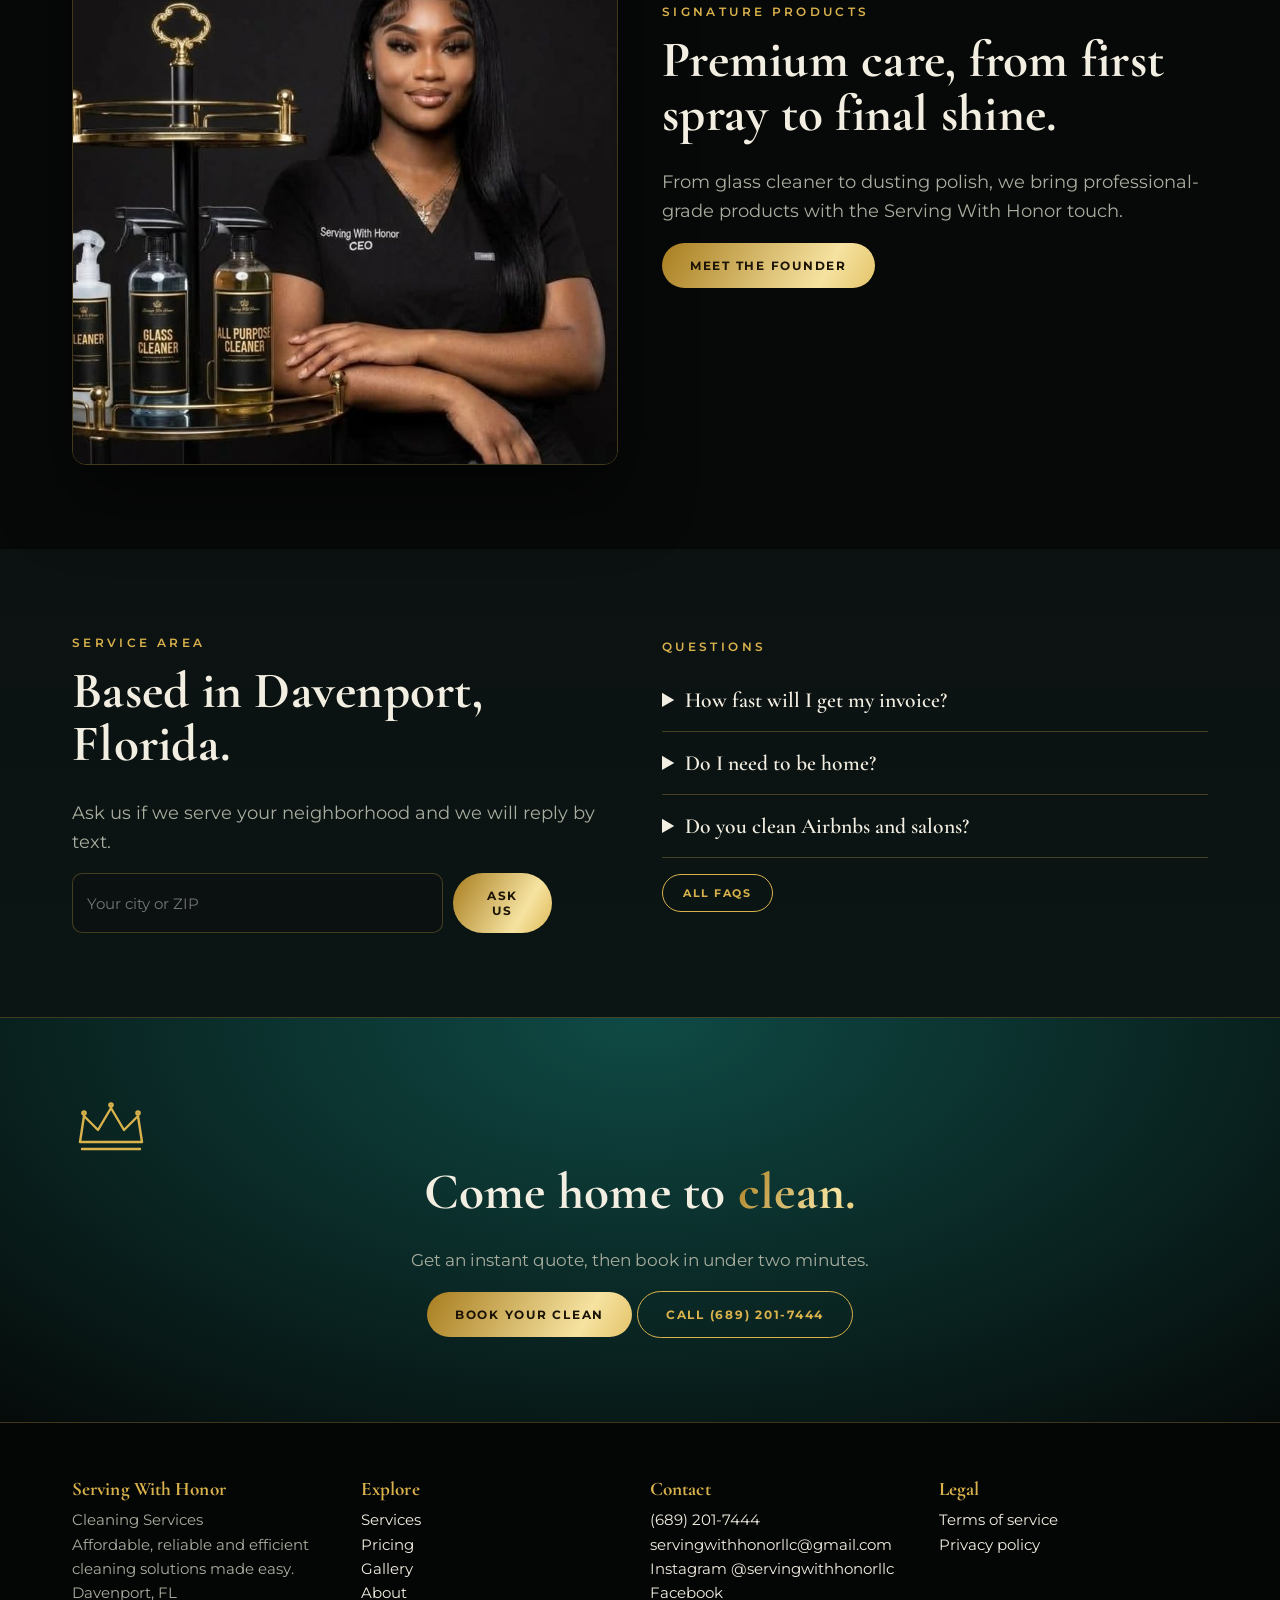
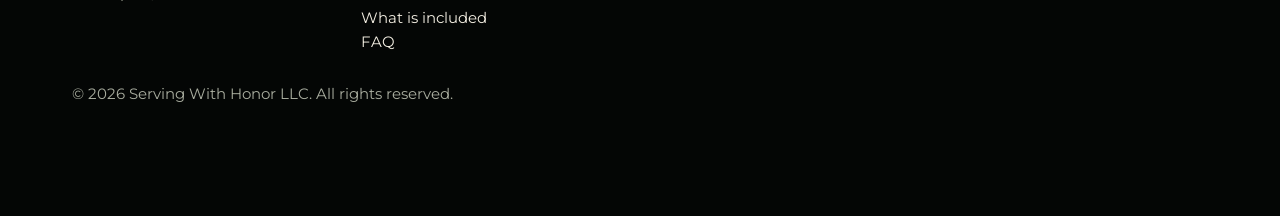
==== commit eca55831: "ensure code is clean and well formatted" ====
--- a/index.html
+++ b/index.html
@@ -1,58 +1,789 @@
-<!DOCTYPE html><html lang="en"><head><meta charset="utf-8"><meta name="viewport" content="width=device-width, initial-scale=1, viewport-fit=cover">
-<title>Serving With Honor | Luxury Cleaning in Davenport, FL</title><meta name="description" content="Affordable, reliable and efficient cleaning for homes, Airbnbs, salons, apartments and commercial buildings. Instant quotes and online booking."><meta name="theme-color" content="#070908"><meta property="og:image" content="images/flier.jpg"><meta property="og:title" content="Serving With Honor | Luxury Cleaning in Davenport, FL">
-<link rel="preconnect" href="https://fonts.googleapis.com"><link rel="preconnect" href="https://fonts.gstatic.com" crossorigin>
-<link href="https://fonts.googleapis.com/css2?family=Cormorant+Garamond:wght@600;700&family=Great+Vibes&family=Montserrat:wght@400;500;600;700&display=swap" rel="stylesheet">
-<link rel="stylesheet" href="css/style.css">
-<script type="application/ld+json">{"@context":"https://schema.org","@type":"HouseCleaningService","name":"Serving With Honor LLC","telephone":"+16892017444","email":"servingwithhonorllc@gmail.com","slogan":"Because you deserve to come home to clean.","address":{"@type":"PostalAddress","addressLocality":"Davenport","addressRegion":"FL","addressCountry":"US"},"sameAs":["https://www.instagram.com/servingwithhonorllc","https://www.facebook.com/serving.withh.honor"]}</script>
-</head><body><a class="skip" href="#main">Skip to content</a>
-<div class="promo">FREE QUOTES · NOW BOOKING · <a href="book.html#form"><b>RESERVE YOUR CLEAN</b></a><button aria-label="Close banner">×</button></div>
-<header class="top"><div class="wrap"><a class="logo" href="index.html"><span class="script">Serving with</span><b>HONOR</b></a>
-<button class="burger" aria-label="Menu" aria-expanded="false">Menu</button>
-<nav id="nav" aria-label="Main"><a href="index.html">Home</a><a href="services.html">Services</a><a href="pricing.html">Pricing</a><a href="gallery.html">Gallery</a><a href="about.html">About</a><a href="faq.html">FAQ</a><a href="contact.html">Contact</a><a class="btn sm" href="book.html#form" style="margin-left:8px">Book now</a></nav></div></header><main id="main"><section class="hero"><canvas id="fx" aria-hidden="true"></canvas><div class="spot"></div><div class="wrap"><div>
-<svg class="crown" viewBox="0 0 78 54" aria-hidden="true"><path d="M8 40 L12 14 L26 28 L39 6 L52 28 L66 14 L70 40 Z"/><path d="M10 47 H68"/><circle cx="39" cy="3" r="1.6"/><circle cx="12" cy="11" r="1.6"/><circle cx="66" cy="11" r="1.6"/></svg><span class="eyebrow in" style="--d:.3s">Cleaning Services · Davenport, FL</span>
-<h1 data-split>The <span class="gl">Honorable</span> Return</h1><p class="in lead" style="--d:1.3s;font-size:1.15rem;color:#d8d9cf">Because you deserve to come home to clean. Premium cleaning for homes, Airbnbs, salons, apartments and commercial buildings.</p>
-<div class="in" style="--d:1.5s;display:flex;gap:12px;flex-wrap:wrap;margin-top:22px"><a class="btn" href="book.html#form">Book your clean</a><a class="btn ghost" href="index.html#quote">Instant quote</a></div>
-<ul class="chips in" style="--d:1.7s"><li>Trusted &amp; reliable</li><li>Detail oriented</li><li>Eco-friendly products</li><li>Your space, our priority</li></ul></div><div class="portrait"><img src="images/owner-duster.jpg" alt="Founder of Serving With Honor holding a gold and black feather duster" width="720" height="1280"></div></div></section><div class="marq" aria-hidden="true"><div><span>Private houses ◆ Airbnbs ◆ Salons ◆ Apartments ◆ Commercial buildings ◆</span><span>Private houses ◆ Airbnbs ◆ Salons ◆ Apartments ◆ Commercial buildings ◆</span><span>Private houses ◆ Airbnbs ◆ Salons ◆ Apartments ◆ Commercial buildings ◆</span><span>Private houses ◆ Airbnbs ◆ Salons ◆ Apartments ◆ Commercial buildings ◆</span><span>Private houses ◆ Airbnbs ◆ Salons ◆ Apartments ◆ Commercial buildings ◆</span><span>Private houses ◆ Airbnbs ◆ Salons ◆ Apartments ◆ Commercial buildings ◆</span></div></div>
-<section class="sec"><div class="wrap"><span class="eyebrow">We clean</span><h2>Every space, held to the same standard.</h2><div class="icons">
-<div class="rv"><span>🏠</span>
-    <b>Private houses</b></div><div class="rv"><span>🔑</span><b>Airbnbs</b></div><div class="rv"><span>✂️</span><b>Salons</b></div><div class="rv"><span>🏢</span><b>Apartments</b></div><div class="rv"><span>🏙️</span><b>Commercial buildings</b></div></div></div></section>
-<section class="sec alt" id="quote"><div class="wrap two" style="align-items:start"><div><span class="eyebrow">Instant quote</span><h2>See your price before you ever call.</h2><p class="lead">Choose your service and home size. Your estimate updates live, then you can book in a couple of minutes. When you book, the invoice lands in your inbox automatically.</p>
-<ul class="tick"><li>Starting prices posted openly</li><li>Weekly, bi-weekly and monthly savings</li><li>Add-ons like inside fridge, oven and windows</li><li>Invoice emailed the moment you book</li></ul></div><div class="card" id="mc"><h3>Your price, in ten seconds</h3>
-<label>Service</label><div class="seg" id="mc-svc"><button data-v="standard" class="on">Standard</button><button data-v="deep">Deep</button><button data-v="bathroom">Bathroom only</button></div>
-<label for="mc-prop">Property</label><select id="mc-prop"></select>
-<div id="mc-bedwrap"><label for="mc-bed">Bedrooms: <b id="mc-bv">3</b></label><input id="mc-bed" type="range" min="1" max="8" value="3"></div>
-<label for="mc-bath">Bathrooms: <b id="mc-bav">2</b></label><input id="mc-bath" type="range" min="1" max="6" value="2">
-<div id="mc-sqwrap"><label for="mc-sq">Square footage</label><select id="mc-sq"></select></div>
-<div id="mc-freqwrap"><label>How often?</label><div class="seg" id="mc-freq"><button data-v="once" class="on">One-time</button><button data-v="weekly">Weekly −15%</button><button data-v="biweekly">Bi-weekly −10%</button><button data-v="monthly">Monthly −5%</button></div></div>
-<p class="from" style="margin:20px 0 0">Estimated total</p><div class="big" id="mc-price">$0</div><p class="note">Add-ons, extra detail and final confirmation happen when you book.</p>
-<a class="btn" id="mc-go" href="book.html#form">Book this clean</a></div></div></section>
-<section class="sec"><div class="wrap"><span class="eyebrow">Pricing</span><h2>Honest starting prices.</h2><div class="grid" style="margin-top:34px">
-<div class="card tier rv"><h3>Standard Cleaning</h3><p class="from">Starting at</p><div class="big">$125</div><p class="note">Recurring care to keep your space guest-ready.</p></div>
-<div class="card tier hot rv"><span class="tag">Most popular first clean</span><h3>Deep Cleaning</h3><p class="from">Starting at</p><div class="big">$155</div><p class="note">A full reset with extra detail on buildup and corners.</p></div>
-<div class="card tier rv"><h3>Bathroom Only</h3><p class="from">Standard / Deep</p><div class="big">$65 / $80</div><p class="note">Per bathroom, scrubbed and polished to shine.</p></div></div>
-<p style="margin-top:26px"><a class="btn" href="pricing.html">See full pricing</a></p></div></section>
-<section class="sec alt"><div class="wrap two"><div><span class="eyebrow">Proof</span><h2>A clean you can <span class="gold">see.</span></h2><p class="lead">Drag the slider to compare. Our gallery shows real before and after results from client homes and rentals.</p><a class="btn" href="gallery.html">See the gallery</a></div>
-<div><figure class="rv" data-c="residential"><div class="ba" style="--p:50%"><div class="b"><img src="images/hn2.jpg" alt="Kitchen refresh before cleaning" loading="lazy">Before<span class="lbl">Before</span></div><div class="a"><img src="images/hn1.jpg" alt="Kitchen refresh after cleaning" loading="lazy">After<span class="lbl">After</span></div><div class="bar"></div><input type="range" min="0" max="100" value="50" aria-label="Drag to compare Kitchen refresh before and after"></div><figcaption>Kitchen refresh</figcaption></figure></div></div></section>
-<section class="sec"><div class="wrap"><span class="eyebrow">How it works</span><h2>Simple. Seamless. Honorable.</h2><div class="steps">
-<div class="rv"><h3>Get your price</h3><p>Use the instant calculator for a live estimate.</p></div><div class="rv"><h3>Book online</h3><p>Pick a date, add details and confirm.</p></div><div class="rv"><h3>Get your invoice</h3><p>It arrives in your inbox right away.</p></div><div class="rv"><h3>Come home to clean</h3><p>We arrive on time and leave it shining.</p></div></div></div></section>
-<section class="sec alt"><div class="wrap"><span class="eyebrow">Our promise</span><h2>More than just cleaning. It’s trust.</h2><div class="grid" style="margin-top:30px">
-<div class="card rv"><h3>Trusted &amp; reliable</h3><p>We show up when we say we will and treat your space with respect.</p></div>
-<div class="card rv"><h3>Detail oriented</h3><p>Corners, edges and finishing touches get the same care as the big surfaces.</p></div>
-<div class="card rv"><h3>Eco-friendly products</h3><p>Thoughtfully chosen products that are effective and kinder to your home.</p></div>
-<div class="card rv"><h3>Your space, our priority</h3><p>Your home or business is cleaned the way you want it, every time.</p></div></div></div></section>
-<section class="sec"><div class="wrap two"><div><img class="photo rv" src="images/owner-products.jpg" alt="Founder beside a gold and black shelf of Serving With Honor branded cleaning products" loading="lazy" width="720" height="1280" style="max-height:640px;object-fit:cover;object-position:top"></div>
-<div><span class="eyebrow">Signature products</span><h2>Premium care, from first spray to final shine.</h2><p class="lead">From glass cleaner to dusting polish, we bring professional-grade products with the Serving With Honor touch.</p><a class="btn" href="about.html">Meet the founder</a></div></div></section>
-<section class="sec alt"><div class="wrap two"><div><span class="eyebrow">Service area</span><h2>Based in Davenport, Florida.</h2><p class="lead">Ask us if we serve your neighborhood and we will reply by text.</p>
-<form id="area" style="display:flex;gap:10px;max-width:480px"><input id="area-c" placeholder="Your city or ZIP" required aria-label="Your city or ZIP"><button class="btn" type="submit">Ask us</button></form><!-- EDIT: list the cities you serve --></div>
-<div><span class="eyebrow">Questions</span><details><summary>How fast will I get my invoice?</summary><p>Right after you book, an invoice is emailed to you and our team receives your cleaning request.</p></details>
-<details><summary>Do I need to be home?</summary><p>No. Tell us how to get in on the booking form and we will confirm the plan.</p></details>
-<details><summary>Do you clean Airbnbs and salons?</summary><p>Yes. We clean private houses, Airbnbs, salons, apartments and commercial buildings.</p></details><p style="margin-top:16px"><a class="btn ghost sm" href="faq.html">All FAQs</a></p></div></div></section></main>
-<section class="band"><div class="wrap"><svg class="crown" viewBox="0 0 78 54" aria-hidden="true"><path d="M8 40 L12 14 L26 28 L39 6 L52 28 L66 14 L70 40 Z"/><path d="M10 47 H68"/><circle cx="39" cy="3" r="1.6"/><circle cx="12" cy="11" r="1.6"/><circle cx="66" cy="11" r="1.6"/></svg><h2>Come home to <span class="gold">clean.</span></h2><p>Get an instant quote, then book in under two minutes.</p><a class="btn" href="book.html#form">Book your clean</a> <a class="btn ghost" href="tel:+16892017444">Call (689) 201-7444</a></div></section>
-<footer><div class="wrap grid"><div><h3>Serving With Honor</h3><p>Cleaning Services<br>Affordable, reliable and efficient cleaning solutions made easy.<br>Davenport, FL</p></div>
-<div><h3>Explore</h3><a href="services.html">Services</a><br><a href="pricing.html">Pricing</a><br><a href="gallery.html">Gallery</a><br><a href="about.html">About</a><br><a href="checklist.html">What is included</a><br><a href="faq.html">FAQ</a></div>
-<div><h3>Contact</h3><a href="tel:+16892017444">(689) 201-7444</a><br><a href="mailto:servingwithhonorllc@gmail.com">servingwithhonorllc@gmail.com</a><br><a href="https://www.instagram.com/servingwithhonorllc" rel="noopener">Instagram @servingwithhonorllc</a><br><a href="https://www.facebook.com/serving.withh.honor" rel="noopener">Facebook</a></div>
-<div><h3>Legal</h3><a href="terms.html">Terms of service</a><br><a href="privacy.html">Privacy policy</a></div></div>
-<div class="wrap" style="margin-top:28px">© <span data-year></span> Serving With Honor LLC. All rights reserved.</div></footer>
-<div class="sticky"><a class="btn" href="tel:+16892017444">Call</a><a class="btn ghost" href="book.html#form">Book now</a></div>
-<div class="modal" id="pop" role="dialog" aria-modal="true" aria-label="Free quote"><div class="card"><button class="x" aria-label="Close">×</button><h3>Leaving so soon?</h3><p>See your price in ten seconds. No account, no obligation.</p><a class="btn" href="index.html#quote">Get my price</a> <button class="btn ghost sm" data-close>No thanks</button></div></div>
-<script src="js/script.js"></script></body></html>+<!doctype html>
+<html lang="en">
+  <head>
+    <meta charset="utf-8" />
+    <meta
+      name="viewport"
+      content="width=device-width, initial-scale=1, viewport-fit=cover"
+    />
+    <title>
+      Serving With Honor | Luxury Cleaning in Davenport, FL
+    </title>
+    <meta
+      name="description"
+      content="Affordable, reliable and efficient cleaning for homes, Airbnbs, salons, apartments and commercial buildings. Instant quotes and online booking."
+    />
+    <meta
+      name="theme-color"
+      content="#070908"
+    />
+    <meta
+      property="og:image"
+      content="images/flier.jpg"
+    />
+    <meta
+      property="og:title"
+      content="Serving With Honor | Luxury Cleaning in Davenport, FL"
+    />
+    <link
+      rel="preconnect"
+      href="https://fonts.googleapis.com"
+    />
+    <link
+      rel="preconnect"
+      href="https://fonts.gstatic.com"
+      crossorigin
+    />
+    <link
+      href="https://fonts.googleapis.com/css2?family=Cormorant+Garamond:wght@600;700&family=Great+Vibes&family=Montserrat:wght@400;500;600;700&display=swap"
+      rel="stylesheet"
+    />
+    <link
+      rel="stylesheet"
+      href="css/style.css"
+    />
+    <script type="application/ld+json">
+      {
+        "@context": "https://schema.org",
+        "@type": "HouseCleaningService",
+        "name": "Serving With Honor LLC",
+        "telephone": "+16892017444",
+        "email": "servingwithhonorllc@gmail.com",
+        "slogan": "Because you deserve to come home to clean.",
+        "address": {
+          "@type": "PostalAddress",
+          "addressLocality": "Davenport",
+          "addressRegion": "FL",
+          "addressCountry": "US"
+        },
+        "sameAs": [
+          "https://www.instagram.com/servingwithhonorllc",
+          "https://www.facebook.com/serving.withh.honor"
+        ]
+      }
+    </script>
+  </head>
+  <body>
+    <a
+      class="skip"
+      href="#main"
+      >Skip to content</a
+    >
+    <div class="promo">
+      FREE QUOTES · NOW BOOKING ·
+      <a href="book.html#form"><b>RESERVE YOUR CLEAN</b></a
+      ><button aria-label="Close banner">×</button>
+    </div>
+    <header class="top">
+      <div class="wrap">
+        <a
+          class="logo"
+          href="index.html"
+          ><span class="script">Serving with</span
+          ><b>HONOR</b></a
+        >
+        <button
+          class="burger"
+          aria-label="Menu"
+          aria-expanded="false"
+        >
+          Menu
+        </button>
+        <nav
+          id="nav"
+          aria-label="Main"
+        >
+          <a href="index.html">Home</a
+          ><a href="services.html">Services</a
+          ><a href="pricing.html">Pricing</a
+          ><a href="gallery.html">Gallery</a
+          ><a href="about.html">About</a
+          ><a href="faq.html">FAQ</a
+          ><a href="contact.html">Contact</a
+          ><a
+            class="btn sm"
+            href="book.html#form"
+            style="margin-left: 8px"
+            >Book now</a
+          >
+        </nav>
+      </div>
+    </header>
+    <main id="main">
+      <section class="hero">
+        <canvas
+          id="fx"
+          aria-hidden="true"
+        ></canvas>
+        <div class="spot"></div>
+        <div class="wrap">
+          <div>
+            <svg
+              class="crown"
+              viewBox="0 0 78 54"
+              aria-hidden="true"
+            >
+              <path
+                d="M8 40 L12 14 L26 28 L39 6 L52 28 L66 14 L70 40 Z"
+              />
+              <path d="M10 47 H68" />
+              <circle
+                cx="39"
+                cy="3"
+                r="1.6"
+              />
+              <circle
+                cx="12"
+                cy="11"
+                r="1.6"
+              />
+              <circle
+                cx="66"
+                cy="11"
+                r="1.6"
+              /></svg
+            ><span
+              class="eyebrow in"
+              style="--d: 0.3s"
+              >Cleaning Services · Davenport, FL</span
+            >
+            <h1 data-split>
+              The <span class="gl">Honorable</span> Return
+            </h1>
+            <p
+              class="in lead"
+              style="
+                --d: 1.3s;
+                font-size: 1.15rem;
+                color: #d8d9cf;
+              "
+            >
+              Because you deserve to come home to clean.
+              Premium cleaning for homes, Airbnbs, salons,
+              apartments and commercial buildings.
+            </p>
+            <div
+              class="in"
+              style="
+                --d: 1.5s;
+                display: flex;
+                gap: 12px;
+                flex-wrap: wrap;
+                margin-top: 22px;
+              "
+            >
+              <a
+                class="btn"
+                href="book.html#form"
+                >Book your clean</a
+              ><a
+                class="btn ghost"
+                href="index.html#quote"
+                >Instant quote</a
+              >
+            </div>
+            <ul
+              class="chips in"
+              style="--d: 1.7s"
+            >
+              <li>Trusted &amp; reliable</li>
+              <li>Detail oriented</li>
+              <li>Eco-friendly products</li>
+              <li>Your space, our priority</li>
+            </ul>
+          </div>
+          <div class="portrait">
+            <img
+              src="images/owner-duster.jpg"
+              alt="Founder of Serving With Honor holding a gold and black feather duster"
+              width="720"
+              height="1280"
+            />
+          </div>
+        </div>
+      </section>
+      <div
+        class="marq"
+        aria-hidden="true"
+      >
+        <div>
+          <span
+            >Private houses ◆ Airbnbs ◆ Salons ◆ Apartments
+            ◆ Commercial buildings ◆</span
+          ><span
+            >Private houses ◆ Airbnbs ◆ Salons ◆ Apartments
+            ◆ Commercial buildings ◆</span
+          ><span
+            >Private houses ◆ Airbnbs ◆ Salons ◆ Apartments
+            ◆ Commercial buildings ◆</span
+          ><span
+            >Private houses ◆ Airbnbs ◆ Salons ◆ Apartments
+            ◆ Commercial buildings ◆</span
+          ><span
+            >Private houses ◆ Airbnbs ◆ Salons ◆ Apartments
+            ◆ Commercial buildings ◆</span
+          ><span
+            >Private houses ◆ Airbnbs ◆ Salons ◆ Apartments
+            ◆ Commercial buildings ◆</span
+          >
+        </div>
+      </div>
+      <section class="sec">
+        <div class="wrap">
+          <span class="eyebrow">We clean</span>
+          <h2>Every space, held to the same standard.</h2>
+          <div class="icons">
+            <div class="rv">
+              <span>🏠</span> <b>Private houses</b>
+            </div>
+            <div class="rv">
+              <span>🔑</span><b>Airbnbs</b>
+            </div>
+            <div class="rv">
+              <span>✂️</span><b>Salons</b>
+            </div>
+            <div class="rv">
+              <span>🏢</span><b>Apartments</b>
+            </div>
+            <div class="rv">
+              <span>🏙️</span><b>Commercial buildings</b>
+            </div>
+          </div>
+        </div>
+      </section>
+      <section
+        class="sec alt"
+        id="quote"
+      >
+        <div
+          class="wrap two"
+          style="align-items: start"
+        >
+          <div>
+            <span class="eyebrow">Instant quote</span>
+            <h2>See your price before you ever call.</h2>
+            <p class="lead">
+              Choose your service and home size. Your
+              estimate updates live, then you can book in a
+              couple of minutes. When you book, the invoice
+              lands in your inbox automatically.
+            </p>
+            <ul class="tick">
+              <li>Starting prices posted openly</li>
+              <li>Weekly, bi-weekly and monthly savings</li>
+              <li>
+                Add-ons like inside fridge, oven and windows
+              </li>
+              <li>Invoice emailed the moment you book</li>
+            </ul>
+          </div>
+          <div
+            class="card"
+            id="mc"
+          >
+            <h3>Your price, in ten seconds</h3>
+            <label>Service</label>
+            <div
+              class="seg"
+              id="mc-svc"
+            >
+              <button
+                data-v="standard"
+                class="on"
+              >
+                Standard</button
+              ><button data-v="deep">Deep</button
+              ><button data-v="bathroom">
+                Bathroom only
+              </button>
+            </div>
+            <label for="mc-prop">Property</label
+            ><select id="mc-prop"></select>
+            <div id="mc-bedwrap">
+              <label for="mc-bed"
+                >Bedrooms: <b id="mc-bv">3</b></label
+              ><input
+                id="mc-bed"
+                type="range"
+                min="1"
+                max="8"
+                value="3"
+              />
+            </div>
+            <label for="mc-bath"
+              >Bathrooms: <b id="mc-bav">2</b></label
+            ><input
+              id="mc-bath"
+              type="range"
+              min="1"
+              max="6"
+              value="2"
+            />
+            <div id="mc-sqwrap">
+              <label for="mc-sq">Square footage</label
+              ><select id="mc-sq"></select>
+            </div>
+            <div id="mc-freqwrap">
+              <label>How often?</label>
+              <div
+                class="seg"
+                id="mc-freq"
+              >
+                <button
+                  data-v="once"
+                  class="on"
+                >
+                  One-time</button
+                ><button data-v="weekly">Weekly −15%</button
+                ><button data-v="biweekly">
+                  Bi-weekly −10%</button
+                ><button data-v="monthly">
+                  Monthly −5%
+                </button>
+              </div>
+            </div>
+            <p
+              class="from"
+              style="margin: 20px 0 0"
+            >
+              Estimated total
+            </p>
+            <div
+              class="big"
+              id="mc-price"
+            >
+              $0
+            </div>
+            <p class="note">
+              Add-ons, extra detail and final confirmation
+              happen when you book.
+            </p>
+            <a
+              class="btn"
+              id="mc-go"
+              href="book.html#form"
+              >Book this clean</a
+            >
+          </div>
+        </div>
+      </section>
+      <section class="sec">
+        <div class="wrap">
+          <span class="eyebrow">Pricing</span>
+          <h2>Honest starting prices.</h2>
+          <div
+            class="grid"
+            style="margin-top: 34px"
+          >
+            <div class="card tier rv">
+              <h3>Standard Cleaning</h3>
+              <p class="from">Starting at</p>
+              <div class="big">$125</div>
+              <p class="note">
+                Recurring care to keep your space
+                guest-ready.
+              </p>
+            </div>
+            <div class="card tier hot rv">
+              <span class="tag"
+                >Most popular first clean</span
+              >
+              <h3>Deep Cleaning</h3>
+              <p class="from">Starting at</p>
+              <div class="big">$155</div>
+              <p class="note">
+                A full reset with extra detail on buildup
+                and corners.
+              </p>
+            </div>
+            <div class="card tier rv">
+              <h3>Bathroom Only</h3>
+              <p class="from">Standard / Deep</p>
+              <div class="big">$65 / $80</div>
+              <p class="note">
+                Per bathroom, scrubbed and polished to
+                shine.
+              </p>
+            </div>
+          </div>
+          <p style="margin-top: 26px">
+            <a
+              class="btn"
+              href="pricing.html"
+              >See full pricing</a
+            >
+          </p>
+        </div>
+      </section>
+      <section class="sec alt">
+        <div class="wrap two">
+          <div>
+            <span class="eyebrow">Proof</span>
+            <h2>
+              A clean you can <span class="gold">see.</span>
+            </h2>
+            <p class="lead">
+              Drag the slider to compare. Our gallery shows
+              real before and after results from client
+              homes and rentals.
+            </p>
+            <a
+              class="btn"
+              href="gallery.html"
+              >See the gallery</a
+            >
+          </div>
+          <div>
+            <figure
+              class="rv"
+              data-c="residential"
+            >
+              <div
+                class="ba"
+                style="--p: 50%"
+              >
+                <div class="b">
+                  <img
+                    src="images/hn2.jpg"
+                    alt="Kitchen refresh before cleaning"
+                    loading="lazy"
+                  />Before<span class="lbl">Before</span>
+                </div>
+                <div class="a">
+                  <img
+                    src="images/hn1.jpg"
+                    alt="Kitchen refresh after cleaning"
+                    loading="lazy"
+                  />After<span class="lbl">After</span>
+                </div>
+                <div class="bar"></div>
+                <input
+                  type="range"
+                  min="0"
+                  max="100"
+                  value="50"
+                  aria-label="Drag to compare Kitchen refresh before and after"
+                />
+              </div>
+              <figcaption>Kitchen refresh</figcaption>
+            </figure>
+          </div>
+        </div>
+      </section>
+      <section class="sec">
+        <div class="wrap">
+          <span class="eyebrow">How it works</span>
+          <h2>Simple. Seamless. Honorable.</h2>
+          <div class="steps">
+            <div class="rv">
+              <h3>Get your price</h3>
+              <p>
+                Use the instant calculator for a live
+                estimate.
+              </p>
+            </div>
+            <div class="rv">
+              <h3>Book online</h3>
+              <p>Pick a date, add details and confirm.</p>
+            </div>
+            <div class="rv">
+              <h3>Get your invoice</h3>
+              <p>It arrives in your inbox right away.</p>
+            </div>
+            <div class="rv">
+              <h3>Come home to clean</h3>
+              <p>We arrive on time and leave it shining.</p>
+            </div>
+          </div>
+        </div>
+      </section>
+      <section class="sec alt">
+        <div class="wrap">
+          <span class="eyebrow">Our promise</span>
+          <h2>More than just cleaning. It’s trust.</h2>
+          <div
+            class="grid"
+            style="margin-top: 30px"
+          >
+            <div class="card rv">
+              <h3>Trusted &amp; reliable</h3>
+              <p>
+                We show up when we say we will and treat
+                your space with respect.
+              </p>
+            </div>
+            <div class="card rv">
+              <h3>Detail oriented</h3>
+              <p>
+                Corners, edges and finishing touches get the
+                same care as the big surfaces.
+              </p>
+            </div>
+            <div class="card rv">
+              <h3>Eco-friendly products</h3>
+              <p>
+                Thoughtfully chosen products that are
+                effective and kinder to your home.
+              </p>
+            </div>
+            <div class="card rv">
+              <h3>Your space, our priority</h3>
+              <p>
+                Your home or business is cleaned the way you
+                want it, every time.
+              </p>
+            </div>
+          </div>
+        </div>
+      </section>
+      <section class="sec">
+        <div class="wrap two">
+          <div>
+            <img
+              class="photo rv"
+              src="images/owner-products.jpg"
+              alt="Founder beside a gold and black shelf of Serving With Honor branded cleaning products"
+              loading="lazy"
+              width="720"
+              height="1280"
+              style="
+                max-height: 640px;
+                object-fit: cover;
+                object-position: top;
+              "
+            />
+          </div>
+          <div>
+            <span class="eyebrow">Signature products</span>
+            <h2>
+              Premium care, from first spray to final shine.
+            </h2>
+            <p class="lead">
+              From glass cleaner to dusting polish, we bring
+              professional-grade products with the Serving
+              With Honor touch.
+            </p>
+            <a
+              class="btn"
+              href="about.html"
+              >Meet the founder</a
+            >
+          </div>
+        </div>
+      </section>
+      <section class="sec alt">
+        <div class="wrap two">
+          <div>
+            <span class="eyebrow">Service area</span>
+            <h2>Based in Davenport, Florida.</h2>
+            <p class="lead">
+              Ask us if we serve your neighborhood and we
+              will reply by text.
+            </p>
+            <form
+              id="area"
+              style="
+                display: flex;
+                gap: 10px;
+                max-width: 480px;
+              "
+            >
+              <input
+                id="area-c"
+                placeholder="Your city or ZIP"
+                required
+                aria-label="Your city or ZIP"
+              /><button
+                class="btn"
+                type="submit"
+              >
+                Ask us
+              </button>
+            </form>
+            <!-- EDIT: list the cities you serve -->
+          </div>
+          <div>
+            <span class="eyebrow">Questions</span>
+            <details>
+              <summary>
+                How fast will I get my invoice?
+              </summary>
+              <p>
+                Right after you book, an invoice is emailed
+                to you and our team receives your cleaning
+                request.
+              </p>
+            </details>
+            <details>
+              <summary>Do I need to be home?</summary>
+              <p>
+                No. Tell us how to get in on the booking
+                form and we will confirm the plan.
+              </p>
+            </details>
+            <details>
+              <summary>
+                Do you clean Airbnbs and salons?
+              </summary>
+              <p>
+                Yes. We clean private houses, Airbnbs,
+                salons, apartments and commercial buildings.
+              </p>
+            </details>
+            <p style="margin-top: 16px">
+              <a
+                class="btn ghost sm"
+                href="faq.html"
+                >All FAQs</a
+              >
+            </p>
+          </div>
+        </div>
+      </section>
+    </main>
+    <section class="band">
+      <div class="wrap">
+        <svg
+          class="crown"
+          viewBox="0 0 78 54"
+          aria-hidden="true"
+        >
+          <path
+            d="M8 40 L12 14 L26 28 L39 6 L52 28 L66 14 L70 40 Z"
+          />
+          <path d="M10 47 H68" />
+          <circle
+            cx="39"
+            cy="3"
+            r="1.6"
+          />
+          <circle
+            cx="12"
+            cy="11"
+            r="1.6"
+          />
+          <circle
+            cx="66"
+            cy="11"
+            r="1.6"
+          />
+        </svg>
+        <h2>
+          Come home to <span class="gold">clean.</span>
+        </h2>
+        <p>
+          Get an instant quote, then book in under two
+          minutes.
+        </p>
+        <a
+          class="btn"
+          href="book.html#form"
+          >Book your clean</a
+        >
+        <a
+          class="btn ghost"
+          href="tel:+16892017444"
+          >Call (689) 201-7444</a
+        >
+      </div>
+    </section>
+    <footer>
+      <div class="wrap grid">
+        <div>
+          <h3>Serving With Honor</h3>
+          <p>
+            Cleaning Services<br />Affordable, reliable and
+            efficient cleaning solutions made easy.<br />Davenport,
+            FL
+          </p>
+        </div>
+        <div>
+          <h3>Explore</h3>
+          <a href="services.html">Services</a><br /><a
+            href="pricing.html"
+            >Pricing</a
+          ><br /><a href="gallery.html">Gallery</a><br /><a
+            href="about.html"
+            >About</a
+          ><br /><a href="checklist.html"
+            >What is included</a
+          ><br /><a href="faq.html">FAQ</a>
+        </div>
+        <div>
+          <h3>Contact</h3>
+          <a href="tel:+16892017444">(689) 201-7444</a
+          ><br /><a
+            href="mailto:servingwithhonorllc@gmail.com"
+            >servingwithhonorllc@gmail.com</a
+          ><br /><a
+            href="https://www.instagram.com/servingwithhonorllc"
+            rel="noopener"
+            >Instagram @servingwithhonorllc</a
+          ><br /><a
+            href="https://www.facebook.com/serving.withh.honor"
+            rel="noopener"
+            >Facebook</a
+          >
+        </div>
+        <div>
+          <h3>Legal</h3>
+          <a href="terms.html">Terms of service</a><br /><a
+            href="privacy.html"
+            >Privacy policy</a
+          >
+        </div>
+      </div>
+      <div
+        class="wrap"
+        style="margin-top: 28px"
+      >
+        © <span data-year></span> Serving With Honor LLC.
+        All rights reserved.
+      </div>
+    </footer>
+    <div class="sticky">
+      <a
+        class="btn"
+        href="tel:+16892017444"
+        >Call</a
+      ><a
+        class="btn ghost"
+        href="book.html#form"
+        >Book now</a
+      >
+    </div>
+    <div
+      class="modal"
+      id="pop"
+      role="dialog"
+      aria-modal="true"
+      aria-label="Free quote"
+    >
+      <div class="card">
+        <button
+          class="x"
+          aria-label="Close"
+        >
+          ×
+        </button>
+        <h3>Leaving so soon?</h3>
+        <p>
+          See your price in ten seconds. No account, no
+          obligation.
+        </p>
+        <a
+          class="btn"
+          href="index.html#quote"
+          >Get my price</a
+        >
+        <button
+          class="btn ghost sm"
+          data-close
+        >
+          No thanks
+        </button>
+      </div>
+    </div>
+    <script src="js/script.js"></script>
+  </body>
+</html>
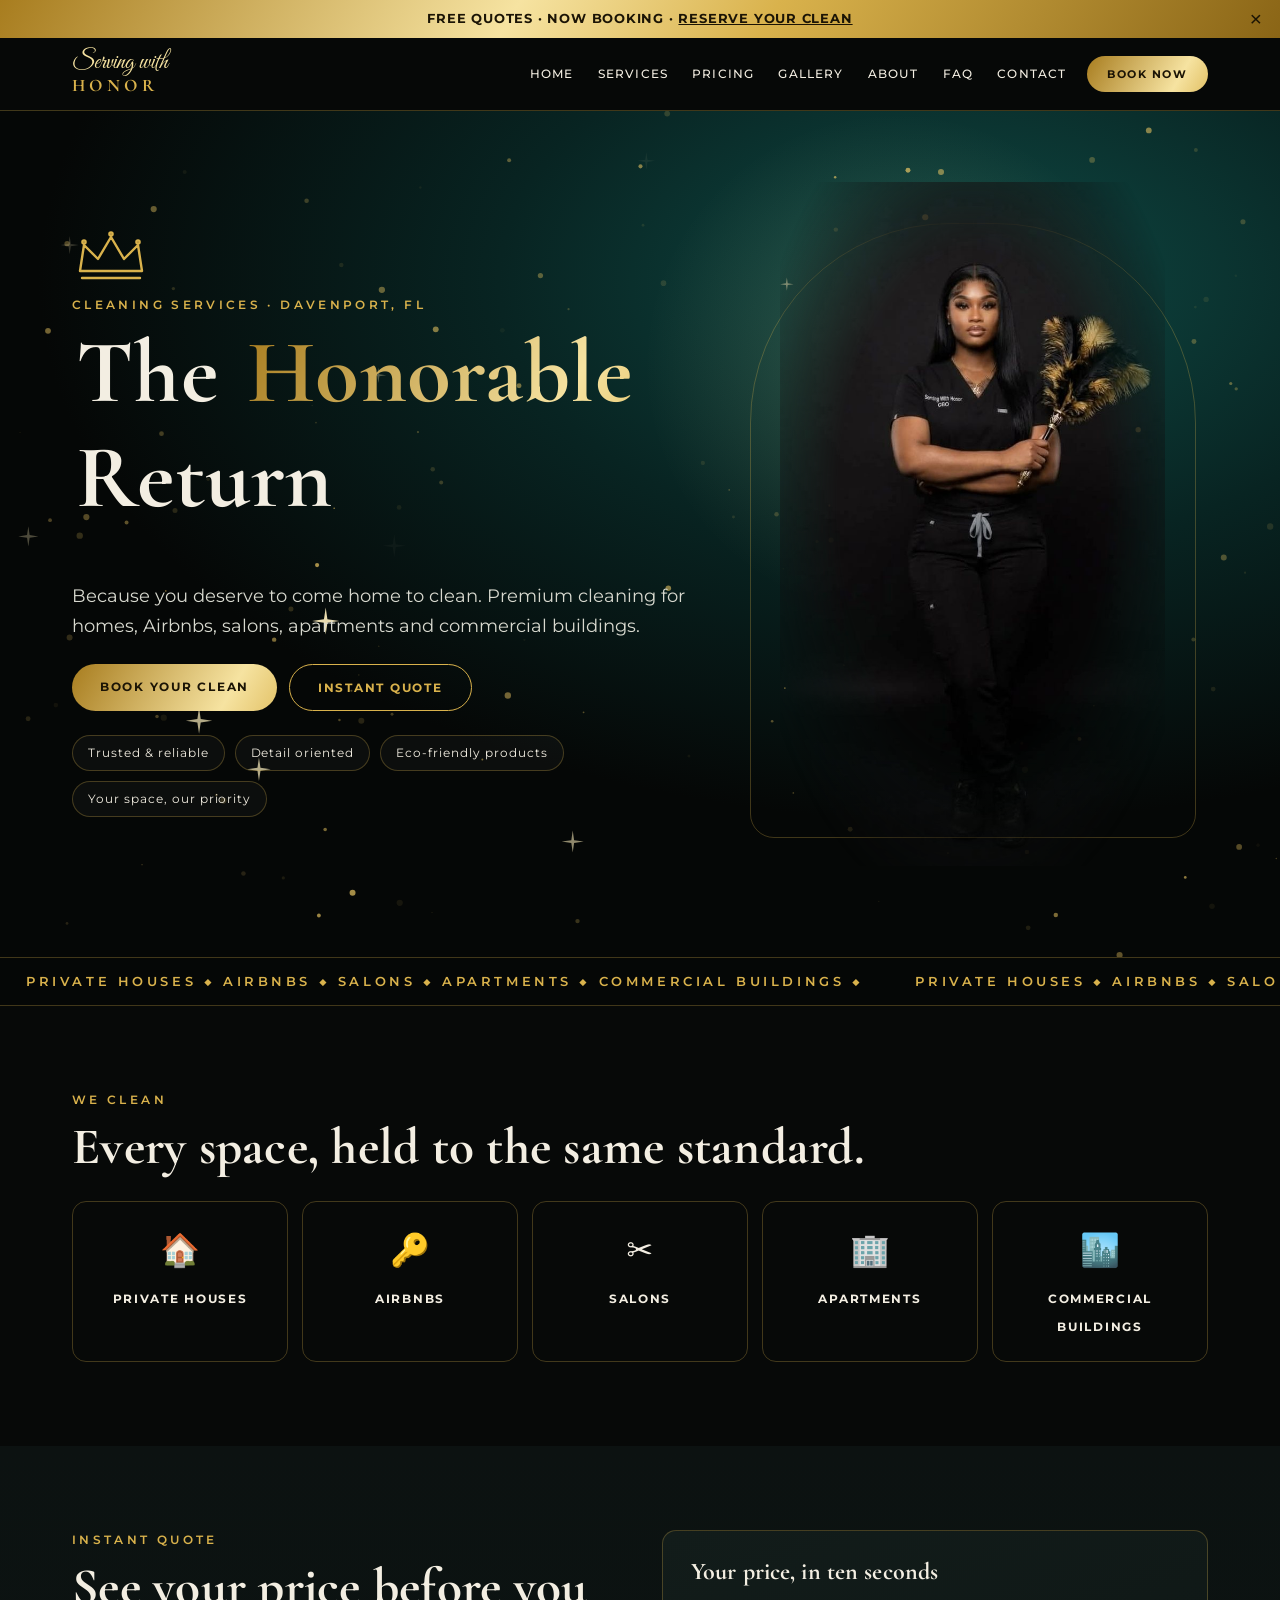
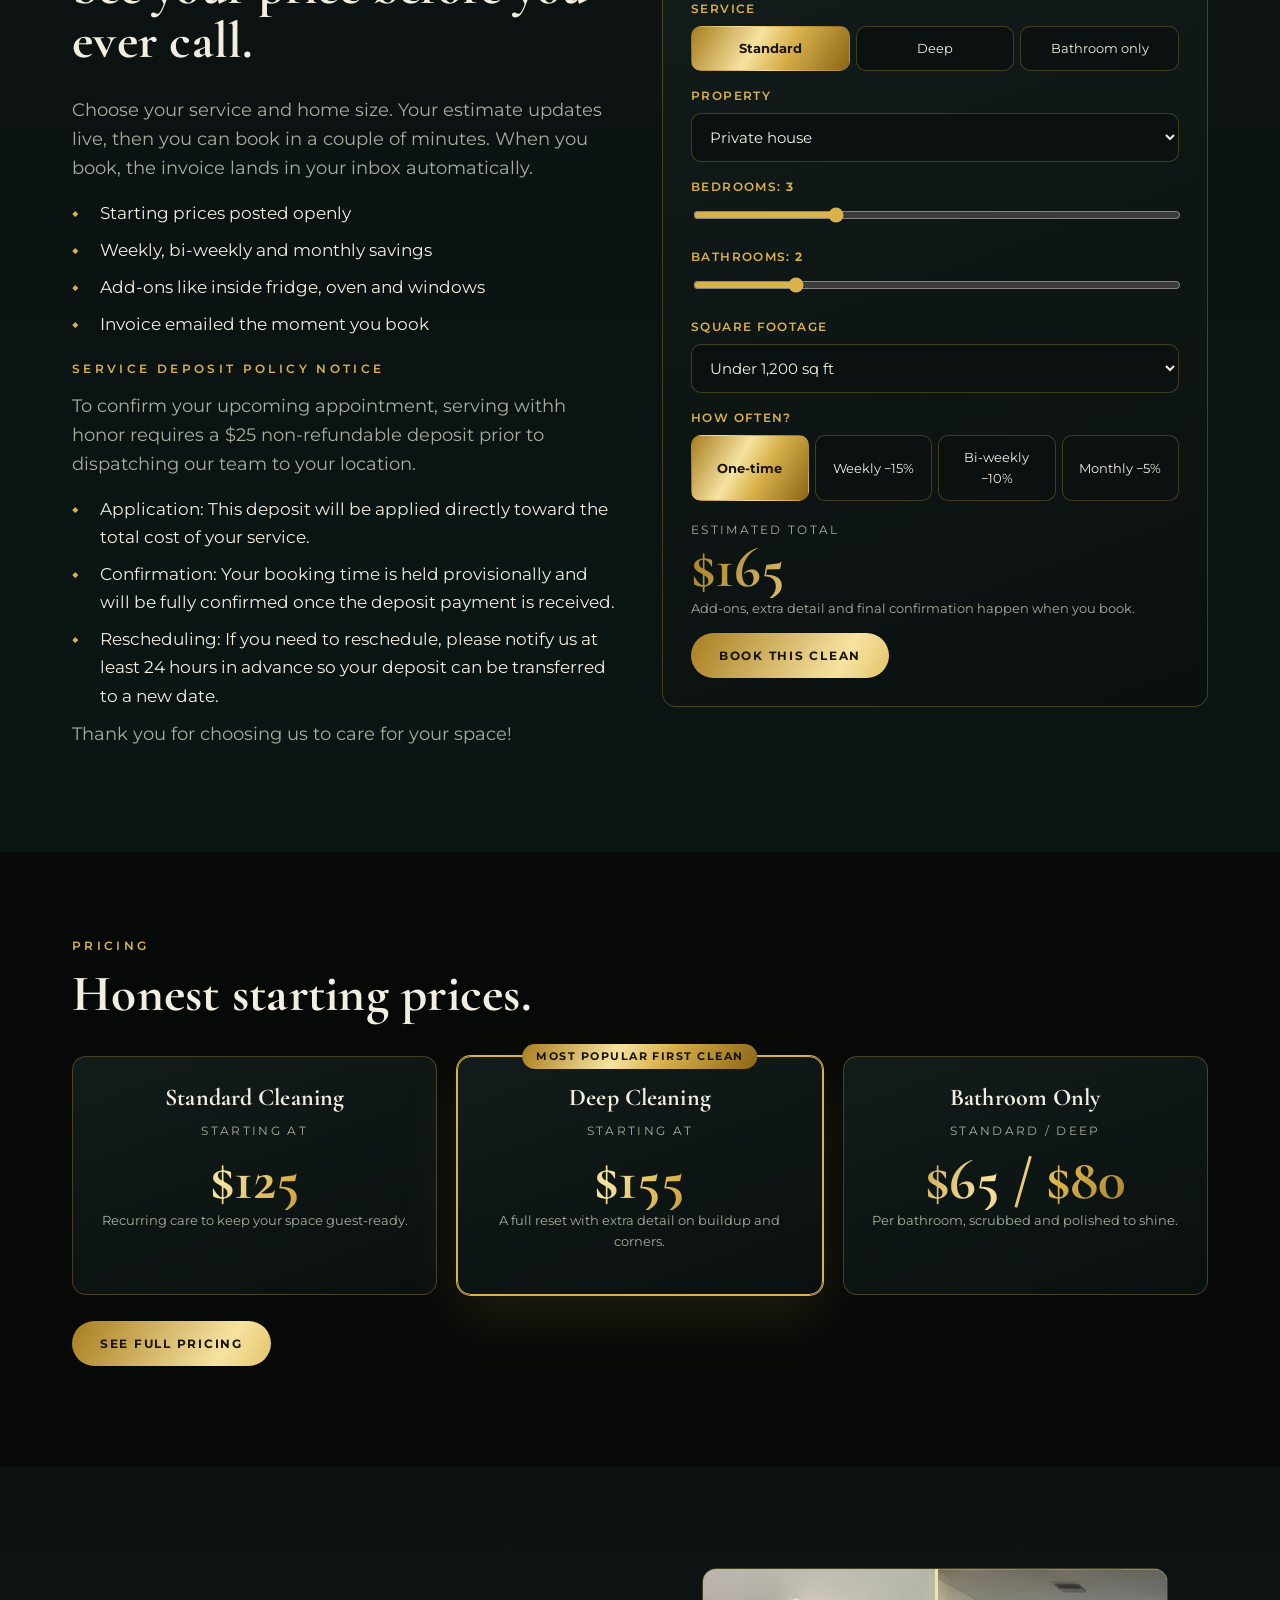
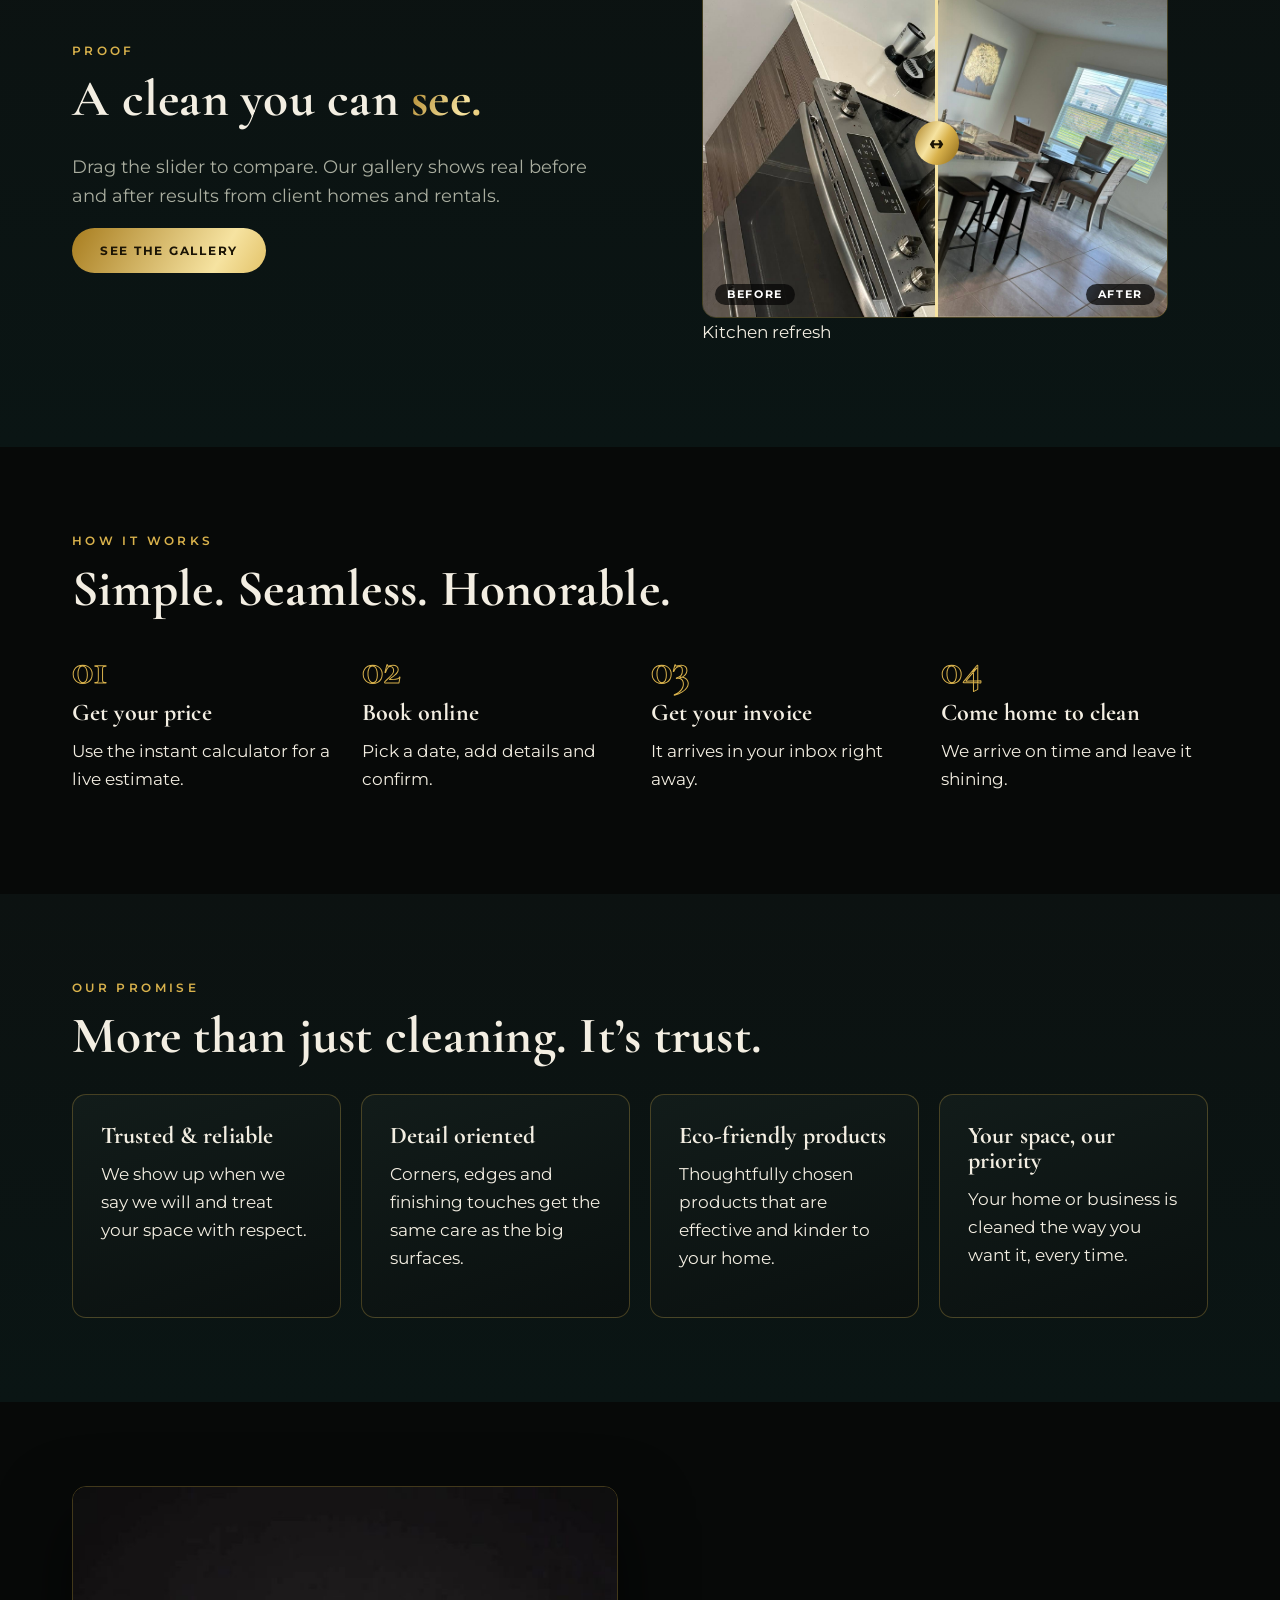
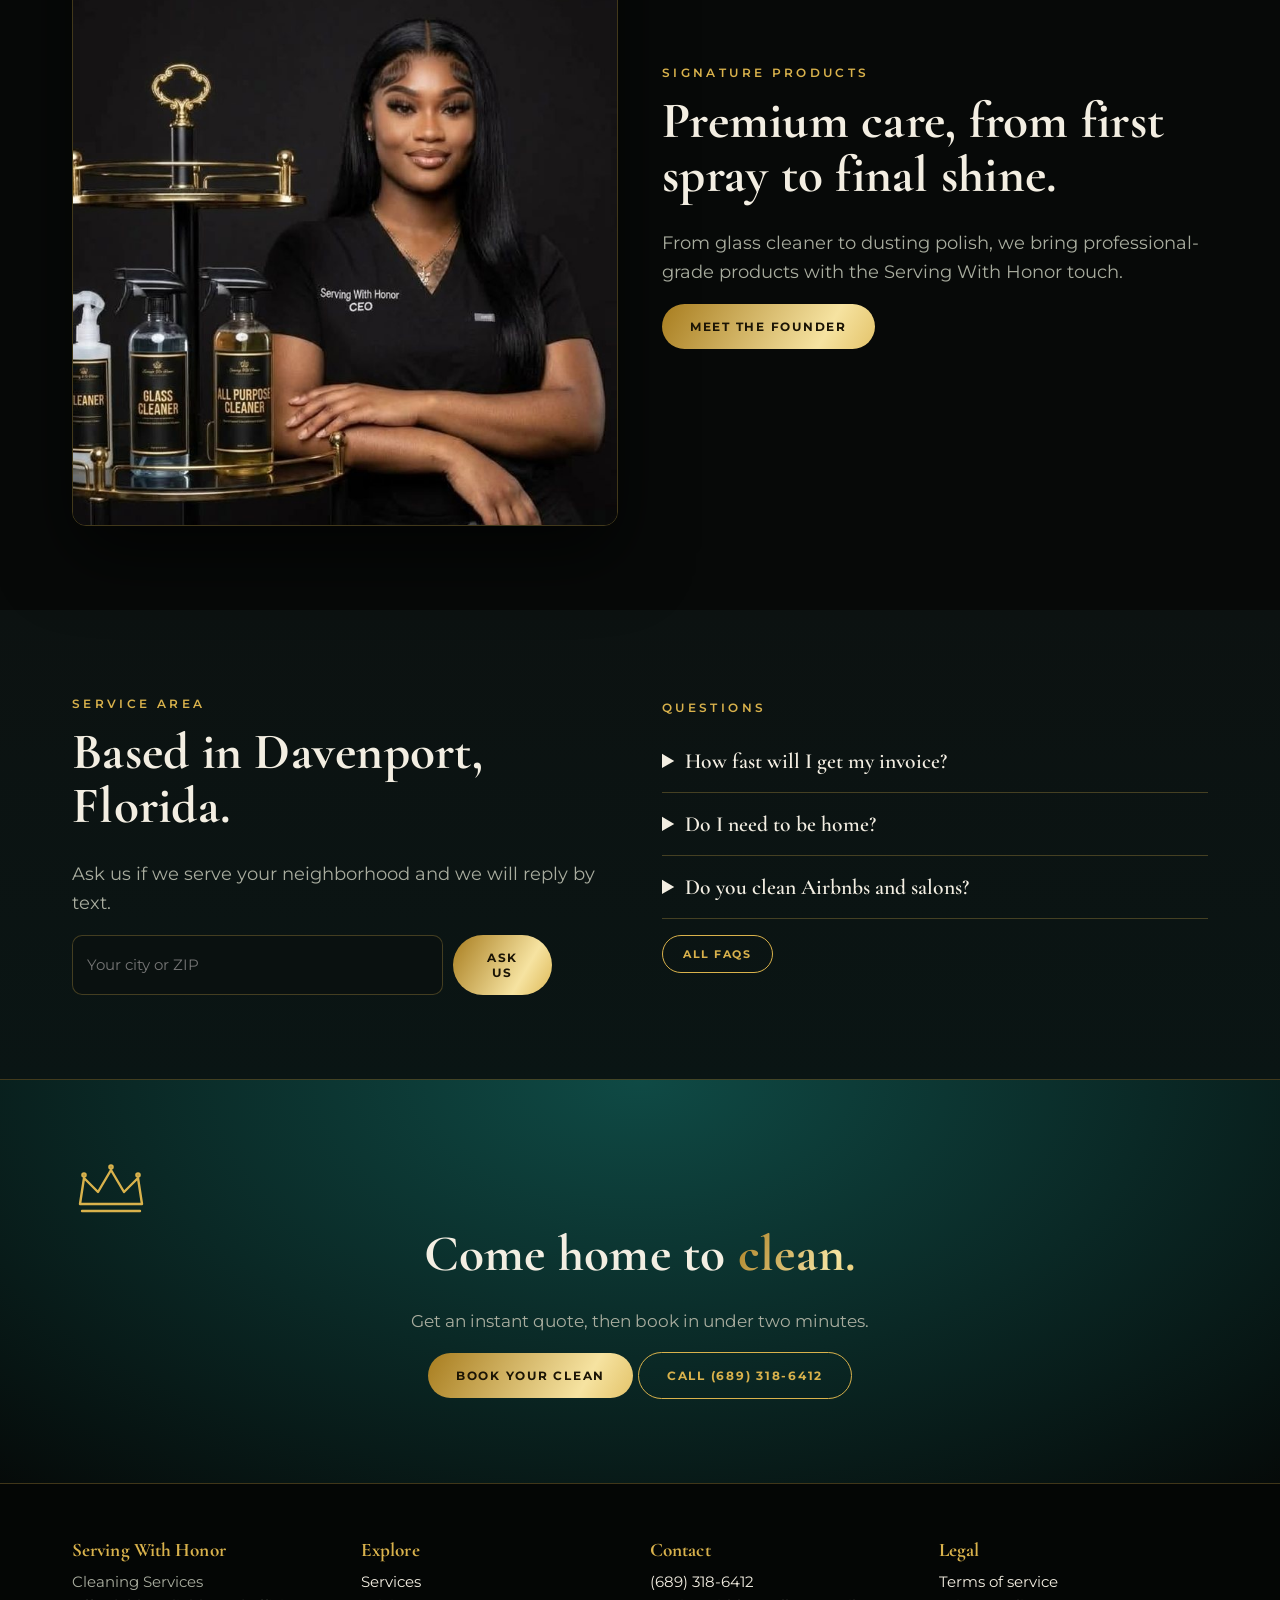
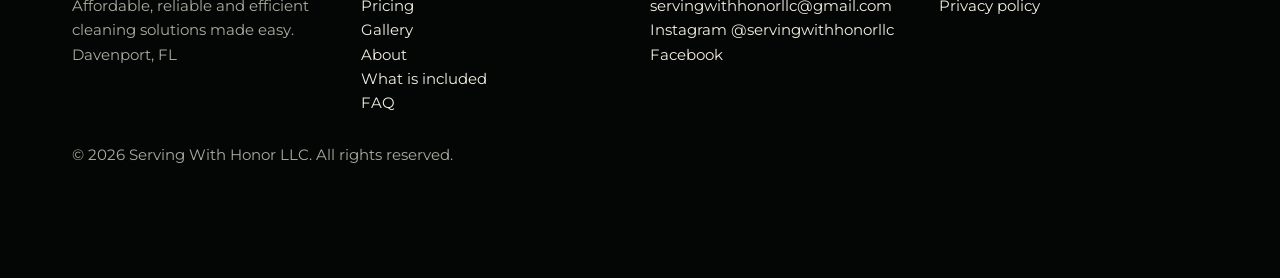
==== commit 9adeb853: "added a Service Deposit Policy Notice" ====
--- a/index.html
+++ b/index.html
@@ -47,7 +47,7 @@
         "@context": "https://schema.org",
         "@type": "HouseCleaningService",
         "name": "Serving With Honor LLC",
-        "telephone": "+16892017444",
+        "telephone": "+16893186412",
         "email": "servingwithhonorllc@gmail.com",
         "slogan": "Because you deserve to come home to clean.",
         "address": {
@@ -276,6 +276,38 @@
               </li>
               <li>Invoice emailed the moment you book</li>
             </ul>
+            <span class="eyebrow"
+              >Service Deposit Policy Notice</span
+            >
+
+            <p class="lead">
+              To confirm your upcoming appointment, serving
+              withh honor requires a $25 non-refundable
+              deposit prior to dispatching our team to your
+              location.
+            </p>
+            <ul class="tick">
+              <li>
+                Application: This deposit will be applied
+                directly toward the total cost of your
+                service.
+              </li>
+              <li>
+                Confirmation: Your booking time is held
+                provisionally and will be fully confirmed
+                once the deposit payment is received.
+              </li>
+              <li>
+                Rescheduling: If you need to reschedule,
+                please notify us at least 24 hours in
+                advance so your deposit can be transferred
+                to a new date.
+              </li>
+              <p class="lead">
+                Thank you for choosing us to care for your
+                space!
+              </p>
+            </ul>
           </div>
           <div
             class="card"
@@ -682,8 +714,8 @@
         >
         <a
           class="btn ghost"
-          href="tel:+16892017444"
-          >Call (689) 201-7444</a
+          href="tel:+16893186412"
+          >Call (689) 318-6412</a
         >
       </div>
     </section>
@@ -711,7 +743,7 @@
         </div>
         <div>
           <h3>Contact</h3>
-          <a href="tel:+16892017444">(689) 201-7444</a
+          <a href="tel:+16893186412">(689) 318-6412</a
           ><br /><a
             href="mailto:servingwithhonorllc@gmail.com"
             >servingwithhonorllc@gmail.com</a
@@ -744,7 +776,7 @@
     <div class="sticky">
       <a
         class="btn"
-        href="tel:+16892017444"
+        href="tel:+16893186412"
         >Call</a
       ><a
         class="btn ghost"
